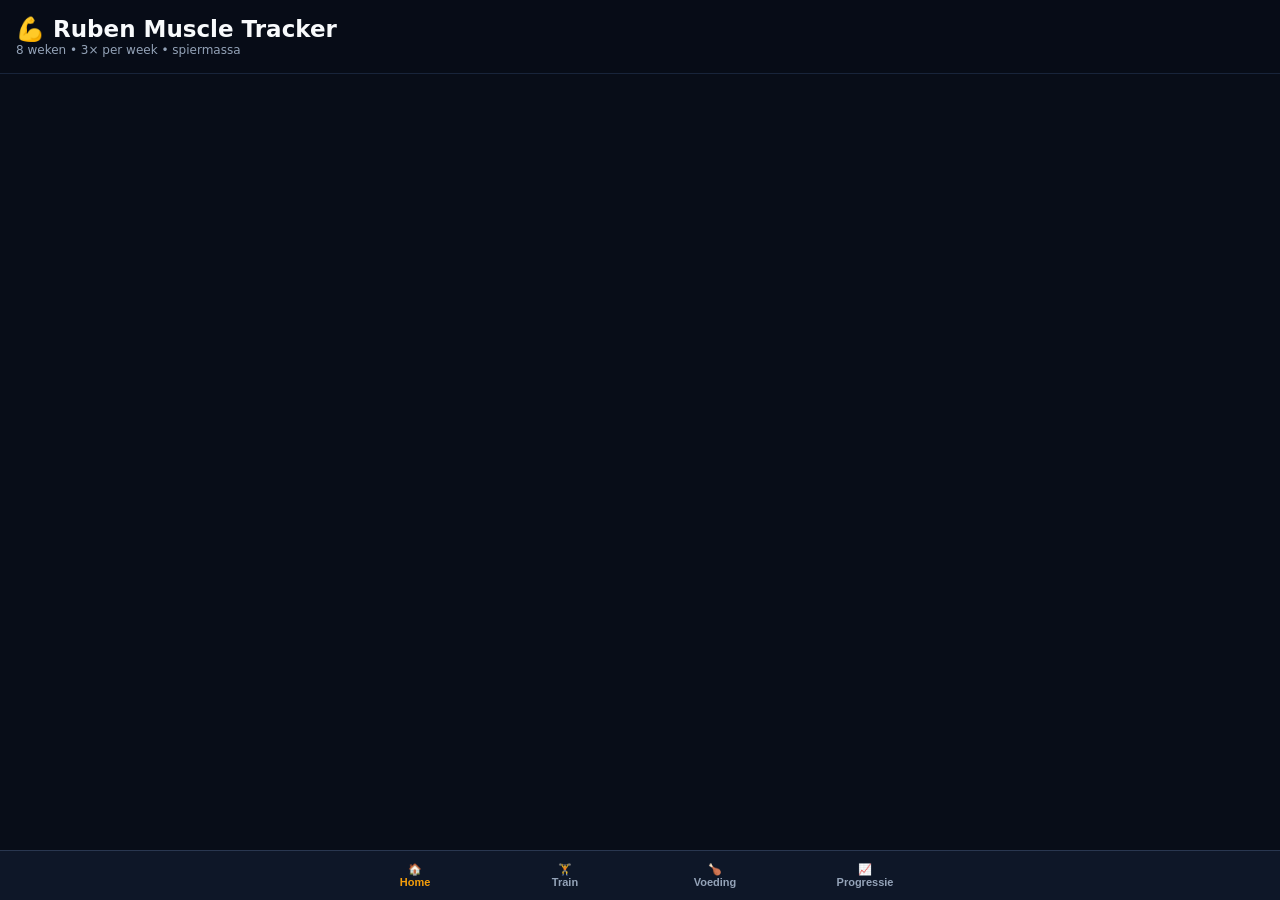
==== index.html @ c582aca3 "Add files via upload" ====
<!doctype html>
<html lang="nl">
<head>
<meta charset="utf-8"><meta name="viewport" content="width=device-width,initial-scale=1,viewport-fit=cover">
<meta name="theme-color" content="#0b1020"><link rel="manifest" href="manifest.json"><title>Ruben Muscle Tracker</title>
<style>
:root{--bg:#080d18;--card:#111a2b;--card2:#18243a;--text:#f8fafc;--muted:#94a3b8;--line:#293750;--a:#f59e0b;--g:#22c55e;--r:#ef4444;--b:#60a5fa}
*{box-sizing:border-box}body{margin:0;background:var(--bg);color:var(--text);font-family:system-ui,-apple-system,Segoe UI,sans-serif;padding-bottom:84px}
header{position:sticky;top:0;z-index:5;background:rgba(8,13,24,.94);backdrop-filter:blur(14px);padding:16px;border-bottom:1px solid #18243a}h1{font-size:23px;margin:0}.sub{color:var(--muted);font-size:12px}
main{max-width:760px;margin:auto;padding:10px 14px}.card{background:var(--card);border:1px solid var(--line);border-radius:18px;padding:15px;margin:10px 0}.grid{display:grid;grid-template-columns:repeat(2,1fr);gap:9px}.stat{background:var(--card2);padding:13px;border-radius:14px}.stat b{display:block;font-size:21px;margin-top:4px}
button{border:0;border-radius:12px;padding:10px 13px;font-weight:750;background:var(--a);color:#111827}button.secondary{background:var(--card2);color:var(--text);border:1px solid var(--line)}button.green{background:var(--g);color:#06210e}button.blue{background:var(--b);color:#061427}.danger{background:var(--r);color:white}
.row{display:flex;gap:8px;align-items:center;justify-content:space-between;flex-wrap:wrap}.muted{color:var(--muted);font-size:13px}.tag{display:inline-block;padding:4px 8px;border-radius:999px;background:#3b2a08;color:#fbbf24;font-size:11px;font-weight:800}.hidden{display:none}
.nav{position:fixed;bottom:0;left:0;right:0;background:#0e1728;border-top:1px solid var(--line);display:flex;justify-content:center;z-index:10}.nav button{background:none;color:var(--muted);flex:1;max-width:150px;border-radius:0;font-size:11px;padding:12px 4px}.nav button.active{color:var(--a)}
.exercise{border-top:1px solid var(--line);padding:14px 0}.exercise:first-child{border-top:0}.exercise h3{margin:0 0 5px;font-size:16px}.prev{background:#0d1525;border:1px solid var(--line);border-radius:11px;padding:8px;margin:7px 0;font-size:12px}.sets{display:grid;grid-template-columns:30px 1fr 1fr 1fr;gap:6px;align-items:center}.sets span{color:var(--muted);font-size:11px}.sets input,input,textarea,select{background:#0b1323;color:var(--text);border:1px solid var(--line);border-radius:9px;padding:9px;width:100%}.progress{height:9px;background:#243149;border-radius:99px;overflow:hidden}.progress i{display:block;height:100%;background:var(--a)}.bar{display:flex;height:12px;border-radius:99px;overflow:hidden;background:#26344c}.bar i{background:var(--g)}.bar em{background:var(--a);font-style:normal}.toast{display:none;position:fixed;z-index:30;bottom:92px;left:50%;transform:translateX(-50%);background:white;color:#111827;padding:10px 15px;border-radius:12px;font-weight:800}
.chart{width:100%;height:190px;background:#0d1525;border:1px solid var(--line);border-radius:14px}.small{font-size:11px}.pr{color:#86efac;font-weight:800}.calendar{display:grid;grid-template-columns:repeat(7,1fr);gap:5px}.day{background:#111a2b;border:1px solid var(--line);border-radius:8px;min-height:48px;padding:5px;font-size:10px}.day.done{border-color:var(--g)}.day.today{outline:2px solid var(--a)}
</style>
</head>
<body>
<header><h1>💪 Ruben Muscle Tracker <span id="installBadge"></span></h1><div class="sub">8 weken • 3× per week • spiermassa</div></header>
<main>
<section id="dashboard"></section><section id="training" class="hidden"></section><section id="food" class="hidden"></section><section id="progress" class="hidden"></section>
</main>
<div class="nav">
<button onclick="show('dashboard')" id="n-dashboard">🏠<br>Home</button><button onclick="show('training')" id="n-training">🏋️<br>Train</button><button onclick="show('food')" id="n-food">🍗<br>Voeding</button><button onclick="show('progress')" id="n-progress">📈<br>Progressie</button>
</div><div id="toast" class="toast"></div>
<script>
const KEY='ruben-muscle-v2';
const plan={
A:[['Leg press',3,'8–12'],['Chest press',3,'8–12'],['Seated row',3,'8–12'],['Leg extension',2,'10–15'],['Lat pulldown',3,'8–12'],['Lateral raise machine',2,'12–15'],['Biceps curl',2,'10–15'],['Ab crunch',2,'10–15']],
B:[['Hack squat / pendulum squat',3,'8–12'],['Incline chest press',3,'8–12'],['Seated leg curl',3,'10–15'],['Shoulder press',3,'8–12'],['Seated row',2,'8–12'],['Peck deck',2,'10–15'],['Triceps pushdown',2,'10–15'],['Calf raise',3,'10–15']],
C:[['Leg press',3,'10–15'],['Lat pulldown',3,'8–12'],['Chest press',3,'8–12'],['Leg curl',3,'10–15'],['Rear delt machine',2,'12–15'],['Lateral raise machine',2,'12–15'],['Biceps curl',2,'10–15'],['Triceps pushdown',2,'10–15'],['Ab crunch',2,'10–15'],['Calf raise',2,'10–15']]
};
const defaults={'Chest press':30,'Peck deck':45,'Shoulder press':32.5,'Seated row':57,'Triceps pushdown':60,'Biceps curl':35,'Ab crunch':30};
let db=JSON.parse(localStorage.getItem(KEY)||'{"week":1,"weight":[],"logs":[],"food":{},"history":{},"lastWorkout":"A"}');
let currentWorkout=db.lastWorkout||'A', timer=null;
const today=()=>new Date().toISOString().slice(0,10);
function save(){localStorage.setItem(KEY,JSON.stringify(db))}
function toast(t){let x=document.getElementById('toast');x.textContent=t;x.style.display='block';clearTimeout(window.tt);window.tt=setTimeout(()=>x.style.display='none',1800)}
function rir(){return db.week===7?3:db.week<=1?3:db.week<=3?2:db.week<=5?1:1}
function weekAvg(){let a=db.weight.slice(-7).map(x=>+x.w);return a.length?(a.reduce((a,b)=>a+b,0)/a.length).toFixed(1):'—'}
function show(id){['dashboard','training','food','progress'].forEach(x=>document.getElementById(x).classList.toggle('hidden',x!==id));document.querySelectorAll('.nav button').forEach(x=>x.classList.remove('active'));document.getElementById('n-'+id).classList.add('active');render(id)}
function lastFor(name){let arr=db.history[name]||[];return arr.length?arr[arr.length-1]:null}
function suggested(name){
let last=lastFor(name), fallback=defaults[name]||'';
if(!last)return fallback;
let min=Math.min(...last.reps), max=last.reps.length?Math.max(...last.reps):0;
let top=(plan[currentWorkout].find(x=>x[0]===name)||['',0,'8–12'])[2];let hi=+top.split('–')[1]||12;
if(last.reps.every(r=>r>=hi)) return +(last.weight+2.5).toFixed(1);
return last.weight;
}
function renderDashboard(){
let totalWeeks=8, completed=db.logs.filter(x=>x.date===today()).length;
let recent=db.weight.slice(-7), avg=weekAvg();
let trainedDays=[...new Set(db.logs.map(x=>x.date))].length;
document.getElementById('dashboard').innerHTML=`<div class="card"><div class="row"><div><span class="tag">WEEK ${db.week} / 8</span><h2 style="margin:8px 0 2px">Spiermassa modus</h2><span class="muted">±2.550 kcal • ±140 g eiwit</span></div><button onclick="show('training')">Start training</button></div><div class="progress" style="margin-top:13px"><i style="width:${db.week/8*100}%"></i></div></div>
<div class="grid"><div class="stat"><span class="muted">Gewichtgem.</span><b>${avg} kg</b></div><div class="stat"><span class="muted">RIR nu</span><b>${rir()}</b></div><div class="stat"><span class="muted">Trainingsdagen</span><b>${trainedDays}</b></div><div class="stat"><span class="muted">Week</span><b>${db.week}/8</b></div></div>
<div class="card"><h3>🎯 Vandaag</h3><div class="row"><span>${completed} opgeslagen oefening(en)</span><button class="secondary" onclick="show('training')">Training ${currentWorkout} →</button></div></div>
<div class="card"><h3>⚖️ Wegen</h3><div class="row"><input id="winput" type="number" step=".1" placeholder="72.3 kg" style="flex:1"><button onclick="addWeight()">Opslaan</button></div></div>
<div class="card"><h3>📅 Week</h3><div class="row"><button class="secondary" onclick="week(-1)">←</button><b>Week ${db.week}</b><button class="green" onclick="week(1)">→</button></div><p class="muted small">${db.week===7?'Deload: ongeveer ⅔ van je normale sets.':'Bouw reps op. Alle sets bovenkant rep-range = gewicht verhogen.'}</p></div>
<div class="card"><h3>📱 App</h3><p class="muted">Deze versie slaat je gegevens lokaal op. Gebruik de browseroptie <b>Toevoegen aan startscherm</b> om hem als app te gebruiken.</p></div>`;
}
function week(n){db.week=Math.max(1,Math.min(8,db.week+n));save();toast('Week '+db.week);renderDashboard()}
function renderTraining(){
let letters=['A','B','C'];
document.getElementById('training').innerHTML=`<div class="card"><div class="row"><div><span class="tag">WEEK ${db.week}</span><h2 style="margin:7px 0">Training ${currentWorkout}</h2><span class="muted">${db.week===7?'DELOAD • ±⅔ sets':`Richtwaarde: ${rir()} RIR`}</span></div><div>${letters.map(k=>`<button class="${k===currentWorkout?'':'secondary'}" onclick="currentWorkout='${k}';db.lastWorkout='${k}';save();renderTraining()">${k}</button>`).join('')}</div></div></div>
<div class="card">${plan[currentWorkout].map((e,i)=>exercise(e,i)).join('')}</div><div class="card"><h3>⏱️ Rusttimer</h3><div class="grid"><button class="secondary" onclick="startTimer(60)">60s</button><button class="secondary" onclick="startTimer(90)">90s</button><button class="secondary" onclick="startTimer(120)">120s</button><button class="secondary" onclick="startTimer(150)">150s</button></div><h2 id="timer" style="text-align:center;margin:12px 0">00:00</h2></div>`;
}
function exercise(e,i){
let key=currentWorkout+'|'+i, old=db.logs.find(x=>x.key===key&&x.week===db.week), last=lastFor(e[0]), sets=db.week===7?Math.max(1,Math.ceil(e[1]*.67)):e[1];
let weight=old?.weight??suggested(e[0]); let prev=last?`${last.weight} kg — ${last.reps.join(' / ')}`:'Nog geen vorige registratie';
let hint=last&&last.reps.every(r=>r>=(+e[2].split('–')[1]||12))?'⬆️ Volgende keer gewicht verhogen':'🎯 Probeer meer reps dan vorige keer';
return `<div class="exercise"><h3>${e[0]} <span class="muted">• ${sets}× ${e[2]}</span></h3><div class="prev">Vorige: <b>${prev}</b><br><span class="muted">${hint}</span></div>
<div class="sets"><span>kg</span><input id="${key}-w" type="number" step=".5" value="${weight}"><span>RIR</span><span></span></div>
<div class="sets" style="margin-top:6px">${Array.from({length:sets},(_,s)=>`<span>${s+1}</span><input id="${key}-r${s}" type="number" placeholder="reps" value="${old?.reps?.[s]??''}"><input id="${key}-q${s}" type="number" placeholder="${rir()}" value="${old?.rirs?.[s]??''}"><span></span>`).join('')}</div>
<div class="row" style="margin-top:8px"><button class="green" onclick="saveEx('${key}',${sets},'${e[0].replace(/'/g,"\\'")}')">Opslaan ✓</button></div></div>`;
}
function saveEx(key,sets,name){
let w=+document.getElementById(key+'-w').value||0,reps=[],rirs=[];
for(let s=0;s<sets;s++){reps.push(+document.getElementById(key+'-r'+s).value||0);rirs.push(+document.getElementById(key+'-q'+s).value||rir())}
let old=db.logs.findIndex(x=>x.key===key&&x.week===db.week);let item={key,week:db.week,date:today(),name,weight:w,reps,rirs};
if(old>=0)db.logs[old]=item;else db.logs.push(item);
if(!db.history[name])db.history[name]=[];db.history[name].push({date:today(),week:db.week,weight:w,reps});
save();toast('Opgeslagen 💪');renderTraining();
}
function startTimer(sec){clearInterval(timer);let t=sec;let el=document.getElementById('timer');let tick=()=>{let m=String(Math.floor(t/60)).padStart(2,'0'),s=String(t%60).padStart(2,'0');el.textContent=m+':'+s;if(t<=0){clearInterval(timer);toast('Rust voorbij 🔥')}t--};tick();timer=setInterval(tick,1000)}
function addWeight(){let w=+document.getElementById('winput').value;if(!w)return;db.weight.push({date:today(),w});save();toast('Gewicht opgeslagen');renderDashboard()}
function renderFood(){
let f=db.food[today()]||{kcal:0,protein:0};let kcalPct=Math.min(100,f.kcal/2550*100),pPct=Math.min(100,f.protein/140*100);
document.getElementById('food').innerHTML=`<div class="card"><span class="tag">VANDAAG</span><h2>🍗 Voeding</h2><div class="grid"><div class="stat"><span class="muted">Calorieën</span><b>${f.kcal} / 2.550</b></div><div class="stat"><span class="muted">Eiwit</span><b>${f.protein} / 140 g</b></div></div><div class="bar" style="margin-top:13px"><i style="width:${kcalPct}%"></i></div><p class="small muted">Eiwit: ${Math.round(pPct)}% van doel</p></div>
<div class="card"><h3>Dag invoeren</h3><input id="fk" type="number" placeholder="kcal" value="${f.kcal}"><br><br><input id="fp" type="number" placeholder="eiwit gram" value="${f.protein}"><br><br><button onclick="saveFood()">Opslaan</button></div>
<div class="card"><h3>🍝 Weekmenu</h3><ul><li>Ma — Kip teriyaki + rijst</li><li>Di — Schnitzel + krieltjes + sperziebonen</li><li>Wo — Kip curry + rijst</li><li>Do — Spaghetti bolognese</li><li>Vr — Burgers + aardappeltjes</li><li>Za — Kipshoarma + pita</li><li>Zo — Kippenpoten + aardappelen + groenten</li></ul></div>`;
}
function saveFood(){db.food[today()]={kcal:+document.getElementById('fk').value||0,protein:+document.getElementById('fp').value||0};save();toast('Voeding opgeslagen 🍗');renderFood()}
function renderProgress(){
let names=['Chest press','Peck deck','Shoulder press','Seated row','Triceps pushdown','Biceps curl','Ab crunch'];
let rows=names.map(n=>{let h=db.history[n]||[];let first=h[0],last=h[h.length-1],delta=first&&last?(last.weight-first.weight).toFixed(1):null;return `<div class="row" style="padding:9px 0;border-bottom:1px solid var(--line)"><span>${n}</span><span>${last?`<b>${last.weight} kg</b> ${delta>0?'<span class="pr">+'+delta+' kg</span>':''}`:'—'}</span></div>`}).join('');
document.getElementById('progress').innerHTML=`<div class="card"><h2>📈 Progressie</h2><p class="muted">Je doel is niet alleen zwaarder worden, maar over weken heen meer reps/gewicht met goede techniek.</p></div>
<div class="card"><h3>🏆 Kracht</h3>${rows}</div>
<div class="card"><h3>⚖️ Gewichtsgrafiek</h3><canvas id="chart" class="chart"></canvas><p class="small muted">7-daags gemiddelde: ${weekAvg()} kg</p></div>
<div class="card"><h3>📅 Trainingskalender</h3><div class="calendar">${calendar()}</div></div>
<div class="card"><h3>💾 Gegevens</h3><div class="row"><button class="secondary" onclick="exportData()">Export</button><button class="secondary" onclick="document.getElementById('import').click()">Import</button><input id="import" type="file" accept=".json" class="hidden" onchange="importData(event)"></div><p class="small muted">Bewaar een export als back-up.</p></div>
<div class="card"><button class="danger" onclick="resetAll()">Wis alles</button></div>`;
drawChart();
}
function calendar(){let out='';for(let i=13;i>=0;i--){let d=new Date(Date.now()-i*864e5),s=d.toISOString().slice(0,10),done=db.logs.some(x=>x.date===s);out+=`<div class="day ${done?'done':''} ${s===today()?'today':''}">${s.slice(5)}<br>${done?'✓':''}</div>`}return out}
function drawChart(){let c=document.getElementById('chart');if(!c)return;let ctx=c.getContext('2d'),w=c.width=c.clientWidth*2,h=c.height=c.clientHeight*2;ctx.scale(2,2);w/=2;h/=2;ctx.clearRect(0,0,w,h);let a=db.weight.slice(-14);if(a.length<2){ctx.fillStyle='#94a3b8';ctx.fillText('Voer minimaal 2 wegingen in',15,35);return}let vals=a.map(x=>x.w),min=Math.min(...vals)-.5,max=Math.max(...vals)+.5;ctx.strokeStyle='#f59e0b';ctx.lineWidth=3;ctx.beginPath();vals.forEach((v,i)=>{let x=12+i*(w-24)/(vals.length-1),y=h-18-(v-min)/(max-min)*(h-40);i?ctx.lineTo(x,y):ctx.moveTo(x,y)});ctx.stroke();ctx.fillStyle='#94a3b8';ctx.font='11px system-ui';ctx.fillText(max.toFixed(1)+' kg',10,15);ctx.fillText(min.toFixed(1)+' kg',10,h-4)}
function exportData(){let blob=new Blob([JSON.stringify(db,null,2)],{type:'application/json'}),a=document.createElement('a');a.href=URL.createObjectURL(blob);a.download='ruben-muscle-backup.json';a.click();URL.revokeObjectURL(a.href)}
function importData(e){let f=e.target.files[0];if(!f)return;let r=new FileReader();r.onload=()=>{try{db=JSON.parse(r.result);save();toast('Import gelukt');show('dashboard')}catch{toast('Ongeldig bestand')}};r.readAsText(f)}
function resetAll(){if(confirm('Alle lokale gegevens wissen?')){localStorage.removeItem(KEY);location.reload()}}
show('dashboard');
</script>
</body></html>
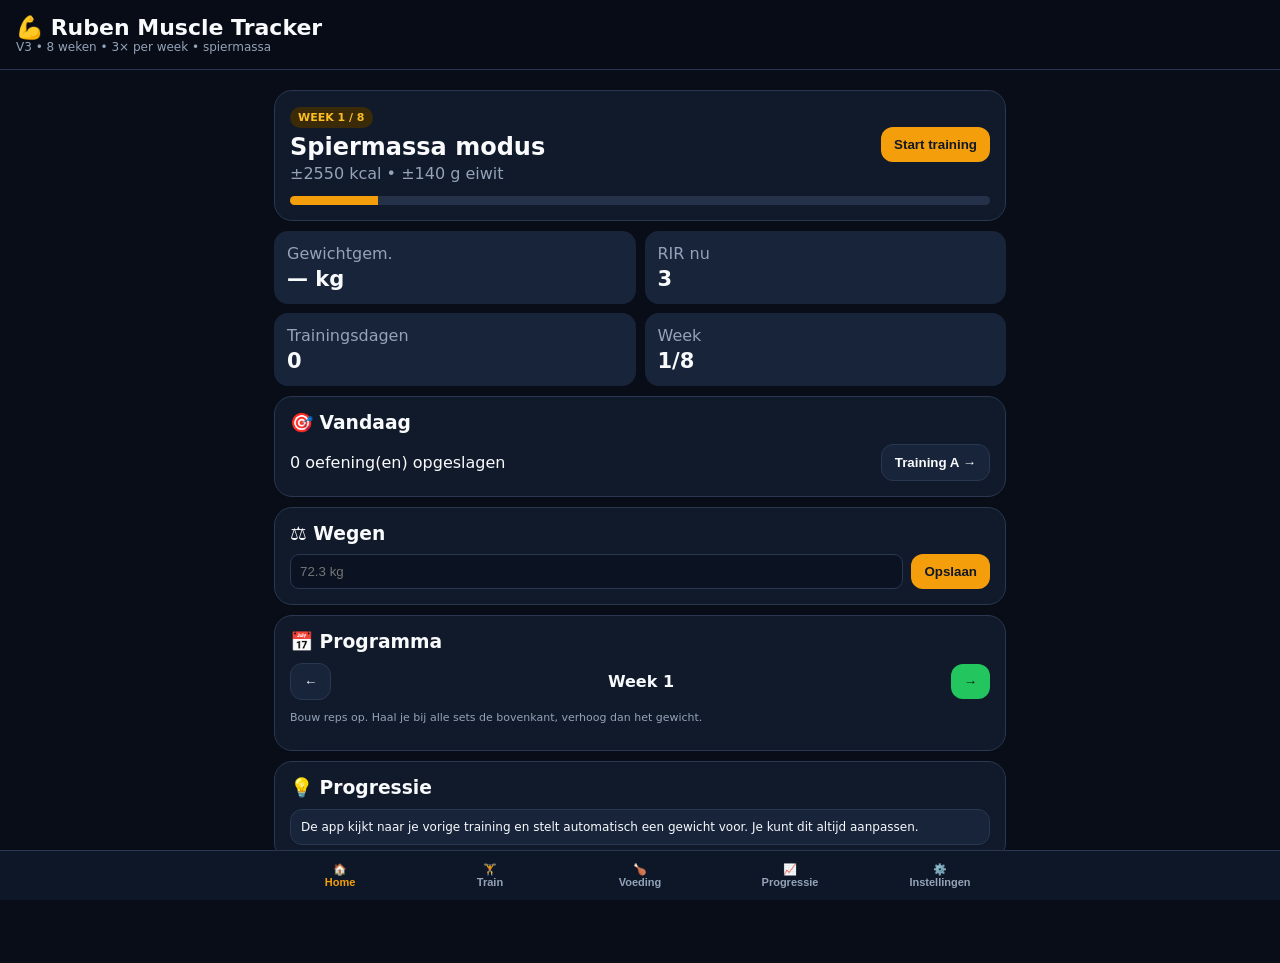
==== commit 0fcd0e5a: "Add files via upload" ====
--- a/index.html
+++ b/index.html
@@ -1,112 +1,188 @@
 <!doctype html>
 <html lang="nl">
 <head>
-<meta charset="utf-8"><meta name="viewport" content="width=device-width,initial-scale=1,viewport-fit=cover">
-<meta name="theme-color" content="#0b1020"><link rel="manifest" href="manifest.json"><title>Ruben Muscle Tracker</title>
+<meta charset="utf-8">
+<meta name="viewport" content="width=device-width,initial-scale=1,viewport-fit=cover">
+<meta name="theme-color" content="#080d18">
+<link rel="manifest" href="manifest.json">
+<title>Ruben Muscle Tracker V3</title>
 <style>
 :root{--bg:#080d18;--card:#111a2b;--card2:#18243a;--text:#f8fafc;--muted:#94a3b8;--line:#293750;--a:#f59e0b;--g:#22c55e;--r:#ef4444;--b:#60a5fa}
-*{box-sizing:border-box}body{margin:0;background:var(--bg);color:var(--text);font-family:system-ui,-apple-system,Segoe UI,sans-serif;padding-bottom:84px}
-header{position:sticky;top:0;z-index:5;background:rgba(8,13,24,.94);backdrop-filter:blur(14px);padding:16px;border-bottom:1px solid #18243a}h1{font-size:23px;margin:0}.sub{color:var(--muted);font-size:12px}
-main{max-width:760px;margin:auto;padding:10px 14px}.card{background:var(--card);border:1px solid var(--line);border-radius:18px;padding:15px;margin:10px 0}.grid{display:grid;grid-template-columns:repeat(2,1fr);gap:9px}.stat{background:var(--card2);padding:13px;border-radius:14px}.stat b{display:block;font-size:21px;margin-top:4px}
-button{border:0;border-radius:12px;padding:10px 13px;font-weight:750;background:var(--a);color:#111827}button.secondary{background:var(--card2);color:var(--text);border:1px solid var(--line)}button.green{background:var(--g);color:#06210e}button.blue{background:var(--b);color:#061427}.danger{background:var(--r);color:white}
-.row{display:flex;gap:8px;align-items:center;justify-content:space-between;flex-wrap:wrap}.muted{color:var(--muted);font-size:13px}.tag{display:inline-block;padding:4px 8px;border-radius:999px;background:#3b2a08;color:#fbbf24;font-size:11px;font-weight:800}.hidden{display:none}
-.nav{position:fixed;bottom:0;left:0;right:0;background:#0e1728;border-top:1px solid var(--line);display:flex;justify-content:center;z-index:10}.nav button{background:none;color:var(--muted);flex:1;max-width:150px;border-radius:0;font-size:11px;padding:12px 4px}.nav button.active{color:var(--a)}
-.exercise{border-top:1px solid var(--line);padding:14px 0}.exercise:first-child{border-top:0}.exercise h3{margin:0 0 5px;font-size:16px}.prev{background:#0d1525;border:1px solid var(--line);border-radius:11px;padding:8px;margin:7px 0;font-size:12px}.sets{display:grid;grid-template-columns:30px 1fr 1fr 1fr;gap:6px;align-items:center}.sets span{color:var(--muted);font-size:11px}.sets input,input,textarea,select{background:#0b1323;color:var(--text);border:1px solid var(--line);border-radius:9px;padding:9px;width:100%}.progress{height:9px;background:#243149;border-radius:99px;overflow:hidden}.progress i{display:block;height:100%;background:var(--a)}.bar{display:flex;height:12px;border-radius:99px;overflow:hidden;background:#26344c}.bar i{background:var(--g)}.bar em{background:var(--a);font-style:normal}.toast{display:none;position:fixed;z-index:30;bottom:92px;left:50%;transform:translateX(-50%);background:white;color:#111827;padding:10px 15px;border-radius:12px;font-weight:800}
-.chart{width:100%;height:190px;background:#0d1525;border:1px solid var(--line);border-radius:14px}.small{font-size:11px}.pr{color:#86efac;font-weight:800}.calendar{display:grid;grid-template-columns:repeat(7,1fr);gap:5px}.day{background:#111a2b;border:1px solid var(--line);border-radius:8px;min-height:48px;padding:5px;font-size:10px}.day.done{border-color:var(--g)}.day.today{outline:2px solid var(--a)}
+*{box-sizing:border-box}body{margin:0;background:var(--bg);color:var(--text);font-family:system-ui,-apple-system,Segoe UI,sans-serif;padding-bottom:82px}
+header{position:sticky;top:0;z-index:5;background:rgba(8,13,24,.95);backdrop-filter:blur(14px);padding:15px 16px;border-bottom:1px solid var(--line)}
+h1{font-size:22px;margin:0}h2{margin:5px 0 3px}h3{margin:0 0 10px}.sub,.muted{color:var(--muted)}.sub{font-size:12px}
+main{max-width:760px;margin:auto;padding:10px 14px}.card{background:var(--card);border:1px solid var(--line);border-radius:18px;padding:15px;margin:10px 0}
+.grid{display:grid;grid-template-columns:repeat(2,1fr);gap:9px}.stat{background:var(--card2);padding:13px;border-radius:14px}.stat b{display:block;font-size:21px;margin-top:4px}
+button{border:0;border-radius:12px;padding:10px 13px;font-weight:750;background:var(--a);color:#111827;cursor:pointer}button.secondary{background:var(--card2);color:var(--text);border:1px solid var(--line)}button.green{background:var(--g);color:#06210e}button.blue{background:var(--b);color:#061427}button.danger{background:var(--r);color:white}
+.row{display:flex;gap:8px;align-items:center;justify-content:space-between;flex-wrap:wrap}.tag{display:inline-block;padding:4px 8px;border-radius:999px;background:#3b2a08;color:#fbbf24;font-size:11px;font-weight:800}
+.hidden{display:none}.nav{position:fixed;bottom:0;left:0;right:0;background:#0e1728;border-top:1px solid var(--line);display:flex;justify-content:center;z-index:10}
+.nav button{background:none;color:var(--muted);flex:1;max-width:150px;border-radius:0;font-size:11px;padding:12px 4px}.nav button.active{color:var(--a)}
+.exercise{border-top:1px solid var(--line);padding:14px 0}.exercise:first-child{border-top:0}.exercise h3{font-size:16px}
+.prev{background:#0d1525;border:1px solid var(--line);border-radius:11px;padding:8px;margin:7px 0;font-size:12px}
+.sets{display:grid;grid-template-columns:30px 1fr 1fr 1fr;gap:6px;align-items:center}.sets span{color:var(--muted);font-size:11px}
+input,select,textarea{background:#0b1323;color:var(--text);border:1px solid var(--line);border-radius:9px;padding:9px;width:100%}
+.progress{height:9px;background:#243149;border-radius:99px;overflow:hidden}.progress i{display:block;height:100%;background:var(--a)}
+.bar{display:flex;height:12px;border-radius:99px;overflow:hidden;background:#26344c}.bar i{background:var(--g)}
+.toast{display:none;position:fixed;z-index:30;bottom:92px;left:50%;transform:translateX(-50%);background:white;color:#111827;padding:10px 15px;border-radius:12px;font-weight:800}
+.small{font-size:11px}.pr{color:#86efac;font-weight:800}.calendar{display:grid;grid-template-columns:repeat(7,1fr);gap:5px}
+.day{background:#111a2b;border:1px solid var(--line);border-radius:8px;min-height:48px;padding:5px;font-size:10px}.day.done{border-color:var(--g)}.day.today{outline:2px solid var(--a)}
+.tabs{display:flex;gap:7px;overflow:auto;padding-bottom:3px}.tabs button{white-space:nowrap}.notice{padding:10px;border-radius:12px;background:#17243a;border:1px solid var(--line);font-size:12px}
+.listrow{padding:10px 0;border-bottom:1px solid var(--line)}.listrow:last-child{border-bottom:0}
 </style>
 </head>
 <body>
-<header><h1>💪 Ruben Muscle Tracker <span id="installBadge"></span></h1><div class="sub">8 weken • 3× per week • spiermassa</div></header>
+<header><h1>💪 Ruben Muscle Tracker</h1><div class="sub">V3 • 8 weken • 3× per week • spiermassa</div></header>
 <main>
-<section id="dashboard"></section><section id="training" class="hidden"></section><section id="food" class="hidden"></section><section id="progress" class="hidden"></section>
+<section id="dashboard"></section>
+<section id="training" class="hidden"></section>
+<section id="food" class="hidden"></section>
+<section id="progress" class="hidden"></section>
+<section id="settings" class="hidden"></section>
 </main>
 <div class="nav">
-<button onclick="show('dashboard')" id="n-dashboard">🏠<br>Home</button><button onclick="show('training')" id="n-training">🏋️<br>Train</button><button onclick="show('food')" id="n-food">🍗<br>Voeding</button><button onclick="show('progress')" id="n-progress">📈<br>Progressie</button>
-</div><div id="toast" class="toast"></div>
+<button onclick="show('dashboard')" id="n-dashboard">🏠<br>Home</button>
+<button onclick="show('training')" id="n-training">🏋️<br>Train</button>
+<button onclick="show('food')" id="n-food">🍗<br>Voeding</button>
+<button onclick="show('progress')" id="n-progress">📈<br>Progressie</button>
+<button onclick="show('settings')" id="n-settings">⚙️<br>Instellingen</button>
+</div>
+<div id="toast" class="toast"></div>
 <script>
-const KEY='ruben-muscle-v2';
+const KEY='ruben-muscle-v3';
 const plan={
 A:[['Leg press',3,'8–12'],['Chest press',3,'8–12'],['Seated row',3,'8–12'],['Leg extension',2,'10–15'],['Lat pulldown',3,'8–12'],['Lateral raise machine',2,'12–15'],['Biceps curl',2,'10–15'],['Ab crunch',2,'10–15']],
 B:[['Hack squat / pendulum squat',3,'8–12'],['Incline chest press',3,'8–12'],['Seated leg curl',3,'10–15'],['Shoulder press',3,'8–12'],['Seated row',2,'8–12'],['Peck deck',2,'10–15'],['Triceps pushdown',2,'10–15'],['Calf raise',3,'10–15']],
 C:[['Leg press',3,'10–15'],['Lat pulldown',3,'8–12'],['Chest press',3,'8–12'],['Leg curl',3,'10–15'],['Rear delt machine',2,'12–15'],['Lateral raise machine',2,'12–15'],['Biceps curl',2,'10–15'],['Triceps pushdown',2,'10–15'],['Ab crunch',2,'10–15'],['Calf raise',2,'10–15']]
 };
 const defaults={'Chest press':30,'Peck deck':45,'Shoulder press':32.5,'Seated row':57,'Triceps pushdown':60,'Biceps curl':35,'Ab crunch':30};
-let db=JSON.parse(localStorage.getItem(KEY)||'{"week":1,"weight":[],"logs":[],"food":{},"history":{},"lastWorkout":"A"}');
-let currentWorkout=db.lastWorkout||'A', timer=null;
-const today=()=>new Date().toISOString().slice(0,10);
+const base={week:1,weight:[],logs:[],food:{},history:{},lastWorkout:'A',settings:{goal:'Spiermassa',kcal:2550,protein:140}};
+let db=loadDB(), currentWorkout=db.lastWorkout||'A', timer=null;
+
+function loadDB(){
+  try{
+    const x=JSON.parse(localStorage.getItem(KEY)||'null');
+    return {...base,...x,settings:{...base.settings,...(x?.settings||{})}};
+  }catch(e){return structuredClone(base)}
+}
 function save(){localStorage.setItem(KEY,JSON.stringify(db))}
-function toast(t){let x=document.getElementById('toast');x.textContent=t;x.style.display='block';clearTimeout(window.tt);window.tt=setTimeout(()=>x.style.display='none',1800)}
-function rir(){return db.week===7?3:db.week<=1?3:db.week<=3?2:db.week<=5?1:1}
-function weekAvg(){let a=db.weight.slice(-7).map(x=>+x.w);return a.length?(a.reduce((a,b)=>a+b,0)/a.length).toFixed(1):'—'}
-function show(id){['dashboard','training','food','progress'].forEach(x=>document.getElementById(x).classList.toggle('hidden',x!==id));document.querySelectorAll('.nav button').forEach(x=>x.classList.remove('active'));document.getElementById('n-'+id).classList.add('active');render(id)}
-function lastFor(name){let arr=db.history[name]||[];return arr.length?arr[arr.length-1]:null}
-function suggested(name){
-let last=lastFor(name), fallback=defaults[name]||'';
-if(!last)return fallback;
-let min=Math.min(...last.reps), max=last.reps.length?Math.max(...last.reps):0;
-let top=(plan[currentWorkout].find(x=>x[0]===name)||['',0,'8–12'])[2];let hi=+top.split('–')[1]||12;
-if(last.reps.every(r=>r>=hi)) return +(last.weight+2.5).toFixed(1);
-return last.weight;
+function localDate(d=new Date()){return d.getFullYear()+'-'+String(d.getMonth()+1).padStart(2,'0')+'-'+String(d.getDate()).padStart(2,'0')}
+function today(){return localDate()}
+function toast(t){const x=document.getElementById('toast');x.textContent=t;x.style.display='block';clearTimeout(window.tt);window.tt=setTimeout(()=>x.style.display='none',1800)}
+function rir(){return db.week===7?3:db.week<=1?3:db.week<=3?2:1}
+function weekAvg(){const a=db.weight.slice(-7).map(x=>+x.w);return a.length?(a.reduce((a,b)=>a+b,0)/a.length).toFixed(1):'—'}
+function show(id){
+  ['dashboard','training','food','progress','settings'].forEach(x=>document.getElementById(x).classList.toggle('hidden',x!==id));
+  document.querySelectorAll('.nav button').forEach(x=>x.classList.remove('active'));
+  document.getElementById('n-'+id).classList.add('active');
+  render(id);
+}
+function render(id){
+  if(id==='dashboard')renderDashboard();
+  if(id==='training')renderTraining();
+  if(id==='food')renderFood();
+  if(id==='progress')renderProgress();
+  if(id==='settings')renderSettings();
+}
+function lastFor(name){const a=db.history[name]||[];return a.length?a[a.length-1]:null}
+function topOf(range){return +(String(range).split('–')[1]||12)}
+function suggested(name,range){
+  const last=lastFor(name),fallback=defaults[name]||'';
+  if(!last)return fallback;
+  if(last.reps.length && last.reps.every(r=>r>=topOf(range)))return +(last.weight+2.5).toFixed(1);
+  return last.weight;
 }
 function renderDashboard(){
-let totalWeeks=8, completed=db.logs.filter(x=>x.date===today()).length;
-let recent=db.weight.slice(-7), avg=weekAvg();
-let trainedDays=[...new Set(db.logs.map(x=>x.date))].length;
-document.getElementById('dashboard').innerHTML=`<div class="card"><div class="row"><div><span class="tag">WEEK ${db.week} / 8</span><h2 style="margin:8px 0 2px">Spiermassa modus</h2><span class="muted">±2.550 kcal • ±140 g eiwit</span></div><button onclick="show('training')">Start training</button></div><div class="progress" style="margin-top:13px"><i style="width:${db.week/8*100}%"></i></div></div>
-<div class="grid"><div class="stat"><span class="muted">Gewichtgem.</span><b>${avg} kg</b></div><div class="stat"><span class="muted">RIR nu</span><b>${rir()}</b></div><div class="stat"><span class="muted">Trainingsdagen</span><b>${trainedDays}</b></div><div class="stat"><span class="muted">Week</span><b>${db.week}/8</b></div></div>
-<div class="card"><h3>🎯 Vandaag</h3><div class="row"><span>${completed} opgeslagen oefening(en)</span><button class="secondary" onclick="show('training')">Training ${currentWorkout} →</button></div></div>
-<div class="card"><h3>⚖️ Wegen</h3><div class="row"><input id="winput" type="number" step=".1" placeholder="72.3 kg" style="flex:1"><button onclick="addWeight()">Opslaan</button></div></div>
-<div class="card"><h3>📅 Week</h3><div class="row"><button class="secondary" onclick="week(-1)">←</button><b>Week ${db.week}</b><button class="green" onclick="week(1)">→</button></div><p class="muted small">${db.week===7?'Deload: ongeveer ⅔ van je normale sets.':'Bouw reps op. Alle sets bovenkant rep-range = gewicht verhogen.'}</p></div>
-<div class="card"><h3>📱 App</h3><p class="muted">Deze versie slaat je gegevens lokaal op. Gebruik de browseroptie <b>Toevoegen aan startscherm</b> om hem als app te gebruiken.</p></div>`;
+  const trained=[...new Set(db.logs.map(x=>x.date))].length;
+  const doneToday=db.logs.filter(x=>x.date===today()).length;
+  const pct=db.week/8*100;
+  document.getElementById('dashboard').innerHTML=`
+  <div class="card"><div class="row"><div><span class="tag">WEEK ${db.week} / 8</span><h2>${db.settings.goal} modus</h2><span class="muted">±${db.settings.kcal} kcal • ±${db.settings.protein} g eiwit</span></div><button onclick="show('training')">Start training</button></div><div class="progress" style="margin-top:13px"><i style="width:${pct}%"></i></div></div>
+  <div class="grid"><div class="stat"><span class="muted">Gewichtgem.</span><b>${weekAvg()} kg</b></div><div class="stat"><span class="muted">RIR nu</span><b>${rir()}</b></div><div class="stat"><span class="muted">Trainingsdagen</span><b>${trained}</b></div><div class="stat"><span class="muted">Week</span><b>${db.week}/8</b></div></div>
+  <div class="card"><h3>🎯 Vandaag</h3><div class="row"><span>${doneToday} oefening(en) opgeslagen</span><button class="secondary" onclick="show('training')">Training ${currentWorkout} →</button></div></div>
+  <div class="card"><h3>⚖️ Wegen</h3><div class="row"><input id="winput" type="number" step=".1" placeholder="72.3 kg" style="flex:1"><button onclick="addWeight()">Opslaan</button></div></div>
+  <div class="card"><h3>📅 Programma</h3><div class="row"><button class="secondary" onclick="changeWeek(-1)">←</button><b>Week ${db.week}</b><button class="green" onclick="changeWeek(1)">→</button></div><p class="muted small">${db.week===7?'Deload: ongeveer ⅔ van je normale sets.':'Bouw reps op. Haal je bij alle sets de bovenkant, verhoog dan het gewicht.'}</p></div>
+  <div class="card"><h3>💡 Progressie</h3><div class="notice">De app kijkt naar je vorige training en stelt automatisch een gewicht voor. Je kunt dit altijd aanpassen.</div></div>`;
 }
-function week(n){db.week=Math.max(1,Math.min(8,db.week+n));save();toast('Week '+db.week);renderDashboard()}
+function changeWeek(n){db.week=Math.max(1,Math.min(8,db.week+n));save();toast('Week '+db.week);renderDashboard()}
 function renderTraining(){
-let letters=['A','B','C'];
-document.getElementById('training').innerHTML=`<div class="card"><div class="row"><div><span class="tag">WEEK ${db.week}</span><h2 style="margin:7px 0">Training ${currentWorkout}</h2><span class="muted">${db.week===7?'DELOAD • ±⅔ sets':`Richtwaarde: ${rir()} RIR`}</span></div><div>${letters.map(k=>`<button class="${k===currentWorkout?'':'secondary'}" onclick="currentWorkout='${k}';db.lastWorkout='${k}';save();renderTraining()">${k}</button>`).join('')}</div></div></div>
-<div class="card">${plan[currentWorkout].map((e,i)=>exercise(e,i)).join('')}</div><div class="card"><h3>⏱️ Rusttimer</h3><div class="grid"><button class="secondary" onclick="startTimer(60)">60s</button><button class="secondary" onclick="startTimer(90)">90s</button><button class="secondary" onclick="startTimer(120)">120s</button><button class="secondary" onclick="startTimer(150)">150s</button></div><h2 id="timer" style="text-align:center;margin:12px 0">00:00</h2></div>`;
+  const letters=['A','B','C'];
+  document.getElementById('training').innerHTML=`
+  <div class="card"><div class="row"><div><span class="tag">WEEK ${db.week}</span><h2>Training ${currentWorkout}</h2><span class="muted">${db.week===7?'DELOAD • ±⅔ sets':`Richtwaarde: ${rir()} RIR`}</span></div></div>
+  <div class="tabs" style="margin-top:10px">${letters.map(k=>`<button class="${k===currentWorkout?'':'secondary'}" onclick="setWorkout('${k}')">${k}</button>`).join('')}</div></div>
+  <div class="card">${plan[currentWorkout].map((e,i)=>exercise(e,i)).join('')}</div>
+  <div class="card"><h3>⏱️ Rusttimer</h3><div class="grid"><button class="secondary" onclick="startTimer(60)">60s</button><button class="secondary" onclick="startTimer(90)">90s</button><button class="secondary" onclick="startTimer(120)">120s</button><button class="secondary" onclick="startTimer(150)">150s</button></div><h2 id="timer" style="text-align:center">00:00</h2></div>`;
 }
+function setWorkout(k){currentWorkout=k;db.lastWorkout=k;save();renderTraining()}
 function exercise(e,i){
-let key=currentWorkout+'|'+i, old=db.logs.find(x=>x.key===key&&x.week===db.week), last=lastFor(e[0]), sets=db.week===7?Math.max(1,Math.ceil(e[1]*.67)):e[1];
-let weight=old?.weight??suggested(e[0]); let prev=last?`${last.weight} kg — ${last.reps.join(' / ')}`:'Nog geen vorige registratie';
-let hint=last&&last.reps.every(r=>r>=(+e[2].split('–')[1]||12))?'⬆️ Volgende keer gewicht verhogen':'🎯 Probeer meer reps dan vorige keer';
-return `<div class="exercise"><h3>${e[0]} <span class="muted">• ${sets}× ${e[2]}</span></h3><div class="prev">Vorige: <b>${prev}</b><br><span class="muted">${hint}</span></div>
-<div class="sets"><span>kg</span><input id="${key}-w" type="number" step=".5" value="${weight}"><span>RIR</span><span></span></div>
-<div class="sets" style="margin-top:6px">${Array.from({length:sets},(_,s)=>`<span>${s+1}</span><input id="${key}-r${s}" type="number" placeholder="reps" value="${old?.reps?.[s]??''}"><input id="${key}-q${s}" type="number" placeholder="${rir()}" value="${old?.rirs?.[s]??''}"><span></span>`).join('')}</div>
-<div class="row" style="margin-top:8px"><button class="green" onclick="saveEx('${key}',${sets},'${e[0].replace(/'/g,"\\'")}')">Opslaan ✓</button></div></div>`;
+  const key=currentWorkout+'|'+i, old=db.logs.find(x=>x.key===key&&x.week===db.week);
+  const sets=db.week===7?Math.max(1,Math.ceil(e[1]*.67)):e[1];
+  const weight=old?.weight??suggested(e[0],e[2]);
+  const last=lastFor(e[0]);
+  const prev=last?`${last.weight} kg — ${last.reps.join(' / ')}`:'Nog geen vorige registratie';
+  const hi=topOf(e[2]);
+  const hint=last&&last.reps.length&&last.reps.every(r=>r>=hi)?'⬆️ Volgende keer gewicht verhogen':'🎯 Probeer meer reps dan vorige keer';
+  return `<div class="exercise"><h3>${e[0]} <span class="muted">• ${sets}× ${e[2]}</span></h3><div class="prev">Vorige: <b>${prev}</b><br><span class="muted">${hint}</span></div>
+  <div class="sets"><span>kg</span><input id="${key}-w" type="number" step=".5" value="${weight}"><span>RIR</span><span></span></div>
+  <div class="sets" style="margin-top:6px">${Array.from({length:sets},(_,s)=>`<span>${s+1}</span><input id="${key}-r${s}" type="number" placeholder="reps" value="${old?.reps?.[s]??''}"><input id="${key}-q${s}" type="number" placeholder="${rir()}" value="${old?.rirs?.[s]??''}"><span></span>`).join('')}</div>
+  <div class="row" style="margin-top:8px"><button class="green" onclick="saveEx('${key}',${sets},'${e[0].replace(/'/g,"\\'")}')">Opslaan ✓</button></div></div>`;
 }
 function saveEx(key,sets,name){
-let w=+document.getElementById(key+'-w').value||0,reps=[],rirs=[];
-for(let s=0;s<sets;s++){reps.push(+document.getElementById(key+'-r'+s).value||0);rirs.push(+document.getElementById(key+'-q'+s).value||rir())}
-let old=db.logs.findIndex(x=>x.key===key&&x.week===db.week);let item={key,week:db.week,date:today(),name,weight:w,reps,rirs};
-if(old>=0)db.logs[old]=item;else db.logs.push(item);
-if(!db.history[name])db.history[name]=[];db.history[name].push({date:today(),week:db.week,weight:w,reps});
-save();toast('Opgeslagen 💪');renderTraining();
+  const w=+document.getElementById(key+'-w').value||0,reps=[],rirs=[];
+  for(let s=0;s<sets;s++){reps.push(+document.getElementById(key+'-r'+s).value||0);rirs.push(+document.getElementById(key+'-q'+s).value||rir())}
+  const item={key,week:db.week,date:today(),name,weight:w,reps,rirs};
+  const old=db.logs.findIndex(x=>x.key===key&&x.week===db.week);
+  if(old>=0)db.logs[old]=item;else db.logs.push(item);
+  if(!db.history[name])db.history[name]=[];
+  const hi=db.history[name], same=hi.findIndex(x=>x.date===today()&&x.week===db.week);
+  const hist={date:today(),week:db.week,weight:w,reps};
+  if(same>=0)hi[same]=hist;else hi.push(hist);
+  save();toast('Opgeslagen 💪');renderTraining();
 }
-function startTimer(sec){clearInterval(timer);let t=sec;let el=document.getElementById('timer');let tick=()=>{let m=String(Math.floor(t/60)).padStart(2,'0'),s=String(t%60).padStart(2,'0');el.textContent=m+':'+s;if(t<=0){clearInterval(timer);toast('Rust voorbij 🔥')}t--};tick();timer=setInterval(tick,1000)}
-function addWeight(){let w=+document.getElementById('winput').value;if(!w)return;db.weight.push({date:today(),w});save();toast('Gewicht opgeslagen');renderDashboard()}
+function startTimer(sec){
+  clearInterval(timer);let t=sec,el=document.getElementById('timer');
+  const tick=()=>{el.textContent=String(Math.floor(t/60)).padStart(2,'0')+':'+String(t%60).padStart(2,'0');if(t<=0){clearInterval(timer);toast('Rust voorbij 🔥')}t--};
+  tick();timer=setInterval(tick,1000)
+}
+function addWeight(){const w=+document.getElementById('winput').value;if(!w)return;db.weight.push({date:today(),w});save();toast('Gewicht opgeslagen');renderDashboard()}
 function renderFood(){
-let f=db.food[today()]||{kcal:0,protein:0};let kcalPct=Math.min(100,f.kcal/2550*100),pPct=Math.min(100,f.protein/140*100);
-document.getElementById('food').innerHTML=`<div class="card"><span class="tag">VANDAAG</span><h2>🍗 Voeding</h2><div class="grid"><div class="stat"><span class="muted">Calorieën</span><b>${f.kcal} / 2.550</b></div><div class="stat"><span class="muted">Eiwit</span><b>${f.protein} / 140 g</b></div></div><div class="bar" style="margin-top:13px"><i style="width:${kcalPct}%"></i></div><p class="small muted">Eiwit: ${Math.round(pPct)}% van doel</p></div>
-<div class="card"><h3>Dag invoeren</h3><input id="fk" type="number" placeholder="kcal" value="${f.kcal}"><br><br><input id="fp" type="number" placeholder="eiwit gram" value="${f.protein}"><br><br><button onclick="saveFood()">Opslaan</button></div>
-<div class="card"><h3>🍝 Weekmenu</h3><ul><li>Ma — Kip teriyaki + rijst</li><li>Di — Schnitzel + krieltjes + sperziebonen</li><li>Wo — Kip curry + rijst</li><li>Do — Spaghetti bolognese</li><li>Vr — Burgers + aardappeltjes</li><li>Za — Kipshoarma + pita</li><li>Zo — Kippenpoten + aardappelen + groenten</li></ul></div>`;
+  const f=db.food[today()]||{kcal:0,protein:0},kp=Math.min(100,f.kcal/db.settings.kcal*100),pp=Math.min(100,f.protein/db.settings.protein*100);
+  document.getElementById('food').innerHTML=`<div class="card"><span class="tag">VANDAAG</span><h2>🍗 Voeding</h2><div class="grid"><div class="stat"><span class="muted">Calorieën</span><b>${f.kcal} / ${db.settings.kcal}</b></div><div class="stat"><span class="muted">Eiwit</span><b>${f.protein} / ${db.settings.protein} g</b></div></div><div class="bar" style="margin-top:13px"><i style="width:${kp}%"></i></div><p class="small muted">Eiwit: ${Math.round(pp)}% van doel</p></div>
+  <div class="card"><h3>Dag invoeren</h3><input id="fk" type="number" placeholder="kcal" value="${f.kcal}"><br><br><input id="fp" type="number" placeholder="eiwit gram" value="${f.protein}"><br><br><button onclick="saveFood()">Opslaan</button></div>`;
 }
 function saveFood(){db.food[today()]={kcal:+document.getElementById('fk').value||0,protein:+document.getElementById('fp').value||0};save();toast('Voeding opgeslagen 🍗');renderFood()}
 function renderProgress(){
-let names=['Chest press','Peck deck','Shoulder press','Seated row','Triceps pushdown','Biceps curl','Ab crunch'];
-let rows=names.map(n=>{let h=db.history[n]||[];let first=h[0],last=h[h.length-1],delta=first&&last?(last.weight-first.weight).toFixed(1):null;return `<div class="row" style="padding:9px 0;border-bottom:1px solid var(--line)"><span>${n}</span><span>${last?`<b>${last.weight} kg</b> ${delta>0?'<span class="pr">+'+delta+' kg</span>':''}`:'—'}</span></div>`}).join('');
-document.getElementById('progress').innerHTML=`<div class="card"><h2>📈 Progressie</h2><p class="muted">Je doel is niet alleen zwaarder worden, maar over weken heen meer reps/gewicht met goede techniek.</p></div>
-<div class="card"><h3>🏆 Kracht</h3>${rows}</div>
-<div class="card"><h3>⚖️ Gewichtsgrafiek</h3><canvas id="chart" class="chart"></canvas><p class="small muted">7-daags gemiddelde: ${weekAvg()} kg</p></div>
-<div class="card"><h3>📅 Trainingskalender</h3><div class="calendar">${calendar()}</div></div>
-<div class="card"><h3>💾 Gegevens</h3><div class="row"><button class="secondary" onclick="exportData()">Export</button><button class="secondary" onclick="document.getElementById('import').click()">Import</button><input id="import" type="file" accept=".json" class="hidden" onchange="importData(event)"></div><p class="small muted">Bewaar een export als back-up.</p></div>
-<div class="card"><button class="danger" onclick="resetAll()">Wis alles</button></div>`;
-drawChart();
+  const names=[...new Set(Object.keys(db.history).concat(['Chest press','Peck deck','Shoulder press','Seated row','Triceps pushdown','Biceps curl']))];
+  const rows=names.map(n=>{const h=db.history[n]||[],first=h[0],last=h[h.length-1],delta=first&&last?(last.weight-first.weight):0;return `<div class="row listrow"><span>${n}</span><span>${last?`<b>${last.weight} kg</b> ${delta>0?`<span class="pr">+${delta.toFixed(1)} kg</span>`:''}`:'—'}</span></div>`}).join('');
+  document.getElementById('progress').innerHTML=`<div class="card"><h2>📈 Progressie</h2><p class="muted">Je ziet hier je gewichten en trainingsdagen. Meer reps met hetzelfde gewicht telt ook als progressie.</p></div>
+  <div class="card"><h3>🏆 Oefeningen</h3>${rows||'<p class="muted">Nog geen trainingen opgeslagen.</p>'}</div>
+  <div class="card"><h3>⚖️ Gewicht</h3><canvas id="chart" class="chart"></canvas><p class="small muted">7-daags gemiddelde: ${weekAvg()} kg</p></div>
+  <div class="card"><h3>📅 Trainingskalender</h3><div class="calendar">${calendar()}</div></div>
+  <div class="card"><h3>💾 Back-up</h3><div class="row"><button class="secondary" onclick="exportData()">Export</button><button class="secondary" onclick="document.getElementById('import').click()">Import</button><input id="import" type="file" accept=".json" class="hidden" onchange="importData(event)"></div></div>`;
+  drawChart();
 }
-function calendar(){let out='';for(let i=13;i>=0;i--){let d=new Date(Date.now()-i*864e5),s=d.toISOString().slice(0,10),done=db.logs.some(x=>x.date===s);out+=`<div class="day ${done?'done':''} ${s===today()?'today':''}">${s.slice(5)}<br>${done?'✓':''}</div>`}return out}
-function drawChart(){let c=document.getElementById('chart');if(!c)return;let ctx=c.getContext('2d'),w=c.width=c.clientWidth*2,h=c.height=c.clientHeight*2;ctx.scale(2,2);w/=2;h/=2;ctx.clearRect(0,0,w,h);let a=db.weight.slice(-14);if(a.length<2){ctx.fillStyle='#94a3b8';ctx.fillText('Voer minimaal 2 wegingen in',15,35);return}let vals=a.map(x=>x.w),min=Math.min(...vals)-.5,max=Math.max(...vals)+.5;ctx.strokeStyle='#f59e0b';ctx.lineWidth=3;ctx.beginPath();vals.forEach((v,i)=>{let x=12+i*(w-24)/(vals.length-1),y=h-18-(v-min)/(max-min)*(h-40);i?ctx.lineTo(x,y):ctx.moveTo(x,y)});ctx.stroke();ctx.fillStyle='#94a3b8';ctx.font='11px system-ui';ctx.fillText(max.toFixed(1)+' kg',10,15);ctx.fillText(min.toFixed(1)+' kg',10,h-4)}
-function exportData(){let blob=new Blob([JSON.stringify(db,null,2)],{type:'application/json'}),a=document.createElement('a');a.href=URL.createObjectURL(blob);a.download='ruben-muscle-backup.json';a.click();URL.revokeObjectURL(a.href)}
-function importData(e){let f=e.target.files[0];if(!f)return;let r=new FileReader();r.onload=()=>{try{db=JSON.parse(r.result);save();toast('Import gelukt');show('dashboard')}catch{toast('Ongeldig bestand')}};r.readAsText(f)}
+function calendar(){let out='';for(let i=13;i>=0;i--){const d=new Date();d.setDate(d.getDate()-i);const s=localDate(d),done=db.logs.some(x=>x.date===s);out+=`<div class="day ${done?'done':''} ${s===today()?'today':''}">${s.slice(5)}<br>${done?'✓':''}</div>`}return out}
+function drawChart(){
+  const c=document.getElementById('chart');if(!c)return;const ctx=c.getContext('2d'),w=c.clientWidth,h=c.clientHeight,dpr=devicePixelRatio||1;c.width=w*dpr;c.height=h*dpr;ctx.scale(dpr,dpr);
+  const a=db.weight.slice(-14);ctx.clearRect(0,0,w,h);if(a.length<2){ctx.fillStyle='#94a3b8';ctx.fillText('Voer minimaal 2 wegingen in',15,35);return}
+  const vals=a.map(x=>x.w),min=Math.min(...vals)-.5,max=Math.max(...vals)+.5;ctx.strokeStyle='#f59e0b';ctx.lineWidth=3;ctx.beginPath();
+  vals.forEach((v,i)=>{const x=12+i*(w-24)/(vals.length-1),y=h-18-(v-min)/(max-min)*(h-40);i?ctx.lineTo(x,y):ctx.moveTo(x,y)});ctx.stroke();
+  ctx.fillStyle='#94a3b8';ctx.font='11px system-ui';ctx.fillText(max.toFixed(1)+' kg',10,15);ctx.fillText(min.toFixed(1)+' kg',10,h-4);
+}
+function renderSettings(){
+  document.getElementById('settings').innerHTML=`<div class="card"><h2>⚙️ Instellingen</h2><p class="muted">Pas je persoonlijke doelen aan.</p>
+  <label>Doel<select id="goal"><option>Spiermassa</option><option>Onderhoud</option><option>Cutten</option></select></label><br>
+  <label>Caloriedoel<input id="skcal" type="number" value="${db.settings.kcal}"></label><br>
+  <label>Eiwitdoel (g)<input id="sprotein" type="number" value="${db.settings.protein}"></label><br>
+  <button onclick="saveSettings()">Opslaan</button></div>
+  <div class="card"><h3>🗑️ Gegevens</h3><p class="muted">Verwijder alleen als je echt opnieuw wilt beginnen.</p><button class="danger" onclick="resetAll()">Wis alle lokale gegevens</button></div>`;
+  document.getElementById('goal').value=db.settings.goal;
+}
+function saveSettings(){db.settings={goal:document.getElementById('goal').value,kcal:+document.getElementById('skcal').value||2550,protein:+document.getElementById('sprotein').value||140};save();toast('Instellingen opgeslagen');renderSettings()}
+function exportData(){const blob=new Blob([JSON.stringify(db,null,2)],{type:'application/json'}),a=document.createElement('a');a.href=URL.createObjectURL(blob);a.download='ruben-muscle-v3-backup.json';a.click();setTimeout(()=>URL.revokeObjectURL(a.href),500)}
+function importData(e){const f=e.target.files[0];if(!f)return;const r=new FileReader();r.onload=()=>{try{db=JSON.parse(r.result);save();toast('Import gelukt');show('dashboard')}catch(err){toast('Ongeldig bestand')}};r.readAsText(f)}
 function resetAll(){if(confirm('Alle lokale gegevens wissen?')){localStorage.removeItem(KEY);location.reload()}}
+if('serviceWorker' in navigator)window.addEventListener('load',()=>navigator.serviceWorker.register('sw.js').catch(()=>{}));
 show('dashboard');
 </script>
-</body></html>+</body>
+</html>
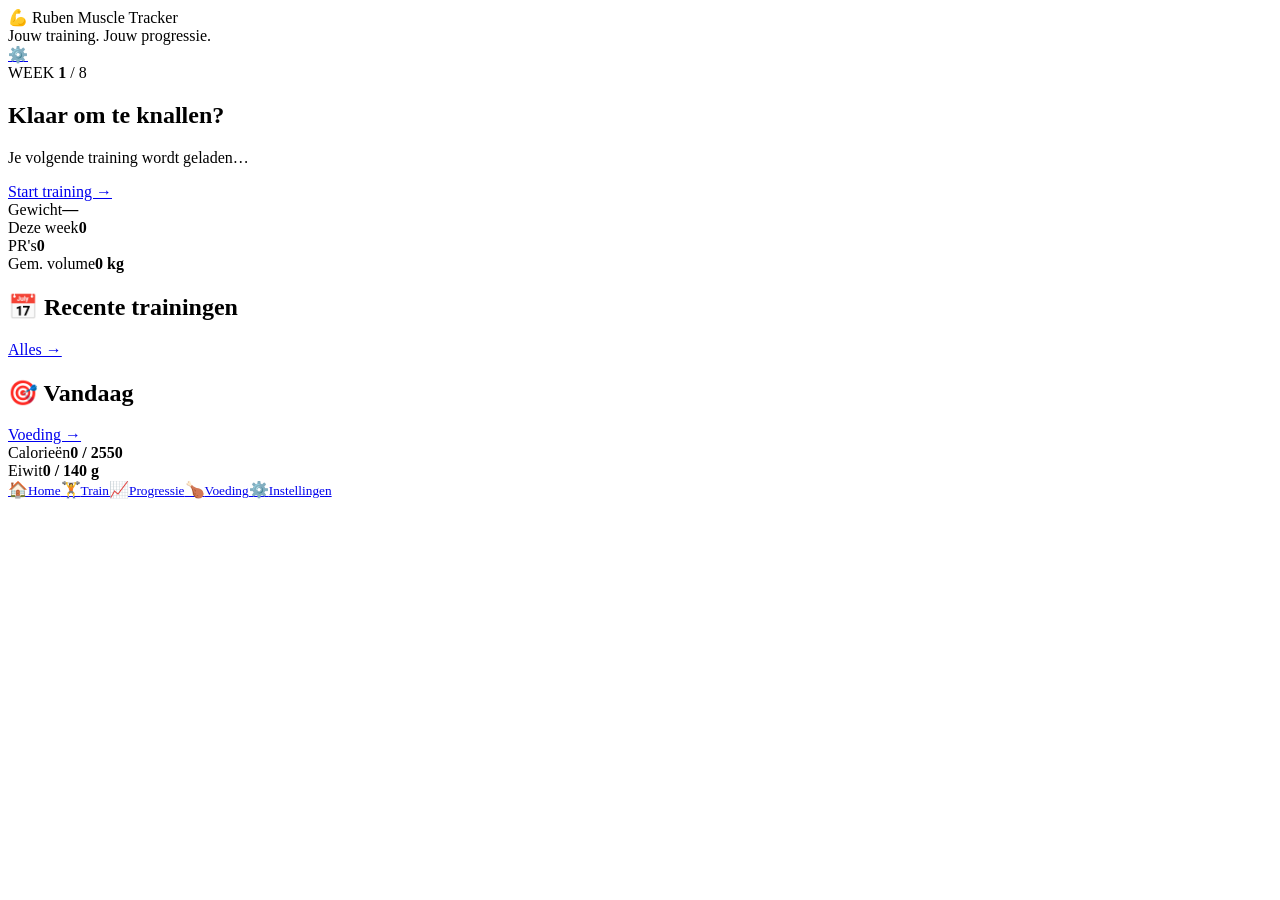
==== commit ab2e0e99: "Add files via upload" ====
--- a/index.html
+++ b/index.html
@@ -1,188 +1,14 @@
 <!doctype html>
-<html lang="nl">
-<head>
-<meta charset="utf-8">
-<meta name="viewport" content="width=device-width,initial-scale=1,viewport-fit=cover">
-<meta name="theme-color" content="#080d18">
-<link rel="manifest" href="manifest.json">
-<title>Ruben Muscle Tracker V3</title>
-<style>
-:root{--bg:#080d18;--card:#111a2b;--card2:#18243a;--text:#f8fafc;--muted:#94a3b8;--line:#293750;--a:#f59e0b;--g:#22c55e;--r:#ef4444;--b:#60a5fa}
-*{box-sizing:border-box}body{margin:0;background:var(--bg);color:var(--text);font-family:system-ui,-apple-system,Segoe UI,sans-serif;padding-bottom:82px}
-header{position:sticky;top:0;z-index:5;background:rgba(8,13,24,.95);backdrop-filter:blur(14px);padding:15px 16px;border-bottom:1px solid var(--line)}
-h1{font-size:22px;margin:0}h2{margin:5px 0 3px}h3{margin:0 0 10px}.sub,.muted{color:var(--muted)}.sub{font-size:12px}
-main{max-width:760px;margin:auto;padding:10px 14px}.card{background:var(--card);border:1px solid var(--line);border-radius:18px;padding:15px;margin:10px 0}
-.grid{display:grid;grid-template-columns:repeat(2,1fr);gap:9px}.stat{background:var(--card2);padding:13px;border-radius:14px}.stat b{display:block;font-size:21px;margin-top:4px}
-button{border:0;border-radius:12px;padding:10px 13px;font-weight:750;background:var(--a);color:#111827;cursor:pointer}button.secondary{background:var(--card2);color:var(--text);border:1px solid var(--line)}button.green{background:var(--g);color:#06210e}button.blue{background:var(--b);color:#061427}button.danger{background:var(--r);color:white}
-.row{display:flex;gap:8px;align-items:center;justify-content:space-between;flex-wrap:wrap}.tag{display:inline-block;padding:4px 8px;border-radius:999px;background:#3b2a08;color:#fbbf24;font-size:11px;font-weight:800}
-.hidden{display:none}.nav{position:fixed;bottom:0;left:0;right:0;background:#0e1728;border-top:1px solid var(--line);display:flex;justify-content:center;z-index:10}
-.nav button{background:none;color:var(--muted);flex:1;max-width:150px;border-radius:0;font-size:11px;padding:12px 4px}.nav button.active{color:var(--a)}
-.exercise{border-top:1px solid var(--line);padding:14px 0}.exercise:first-child{border-top:0}.exercise h3{font-size:16px}
-.prev{background:#0d1525;border:1px solid var(--line);border-radius:11px;padding:8px;margin:7px 0;font-size:12px}
-.sets{display:grid;grid-template-columns:30px 1fr 1fr 1fr;gap:6px;align-items:center}.sets span{color:var(--muted);font-size:11px}
-input,select,textarea{background:#0b1323;color:var(--text);border:1px solid var(--line);border-radius:9px;padding:9px;width:100%}
-.progress{height:9px;background:#243149;border-radius:99px;overflow:hidden}.progress i{display:block;height:100%;background:var(--a)}
-.bar{display:flex;height:12px;border-radius:99px;overflow:hidden;background:#26344c}.bar i{background:var(--g)}
-.toast{display:none;position:fixed;z-index:30;bottom:92px;left:50%;transform:translateX(-50%);background:white;color:#111827;padding:10px 15px;border-radius:12px;font-weight:800}
-.small{font-size:11px}.pr{color:#86efac;font-weight:800}.calendar{display:grid;grid-template-columns:repeat(7,1fr);gap:5px}
-.day{background:#111a2b;border:1px solid var(--line);border-radius:8px;min-height:48px;padding:5px;font-size:10px}.day.done{border-color:var(--g)}.day.today{outline:2px solid var(--a)}
-.tabs{display:flex;gap:7px;overflow:auto;padding-bottom:3px}.tabs button{white-space:nowrap}.notice{padding:10px;border-radius:12px;background:#17243a;border:1px solid var(--line);font-size:12px}
-.listrow{padding:10px 0;border-bottom:1px solid var(--line)}.listrow:last-child{border-bottom:0}
-</style>
-</head>
-<body>
-<header><h1>💪 Ruben Muscle Tracker</h1><div class="sub">V3 • 8 weken • 3× per week • spiermassa</div></header>
+<html lang="nl"><head>
+<meta charset="utf-8"><meta name="viewport" content="width=device-width,initial-scale=1,viewport-fit=cover">
+<meta name="theme-color" content="#080d18"><link rel="manifest" href="manifest.json"><title>Ruben Muscle Tracker</title>
+<link rel="stylesheet" href="css/style.css"></head><body>
+<header class="top"><div><div class="brand">💪 Ruben Muscle Tracker</div><div class="sub">Jouw training. Jouw progressie.</div></div><a class="iconbtn" href="settings.html">⚙️</a></header>
 <main>
-<section id="dashboard"></section>
-<section id="training" class="hidden"></section>
-<section id="food" class="hidden"></section>
-<section id="progress" class="hidden"></section>
-<section id="settings" class="hidden"></section>
-</main>
-<div class="nav">
-<button onclick="show('dashboard')" id="n-dashboard">🏠<br>Home</button>
-<button onclick="show('training')" id="n-training">🏋️<br>Train</button>
-<button onclick="show('food')" id="n-food">🍗<br>Voeding</button>
-<button onclick="show('progress')" id="n-progress">📈<br>Progressie</button>
-<button onclick="show('settings')" id="n-settings">⚙️<br>Instellingen</button>
-</div>
-<div id="toast" class="toast"></div>
-<script>
-const KEY='ruben-muscle-v3';
-const plan={
-A:[['Leg press',3,'8–12'],['Chest press',3,'8–12'],['Seated row',3,'8–12'],['Leg extension',2,'10–15'],['Lat pulldown',3,'8–12'],['Lateral raise machine',2,'12–15'],['Biceps curl',2,'10–15'],['Ab crunch',2,'10–15']],
-B:[['Hack squat / pendulum squat',3,'8–12'],['Incline chest press',3,'8–12'],['Seated leg curl',3,'10–15'],['Shoulder press',3,'8–12'],['Seated row',2,'8–12'],['Peck deck',2,'10–15'],['Triceps pushdown',2,'10–15'],['Calf raise',3,'10–15']],
-C:[['Leg press',3,'10–15'],['Lat pulldown',3,'8–12'],['Chest press',3,'8–12'],['Leg curl',3,'10–15'],['Rear delt machine',2,'12–15'],['Lateral raise machine',2,'12–15'],['Biceps curl',2,'10–15'],['Triceps pushdown',2,'10–15'],['Ab crunch',2,'10–15'],['Calf raise',2,'10–15']]
-};
-const defaults={'Chest press':30,'Peck deck':45,'Shoulder press':32.5,'Seated row':57,'Triceps pushdown':60,'Biceps curl':35,'Ab crunch':30};
-const base={week:1,weight:[],logs:[],food:{},history:{},lastWorkout:'A',settings:{goal:'Spiermassa',kcal:2550,protein:140}};
-let db=loadDB(), currentWorkout=db.lastWorkout||'A', timer=null;
-
-function loadDB(){
-  try{
-    const x=JSON.parse(localStorage.getItem(KEY)||'null');
-    return {...base,...x,settings:{...base.settings,...(x?.settings||{})}};
-  }catch(e){return structuredClone(base)}
-}
-function save(){localStorage.setItem(KEY,JSON.stringify(db))}
-function localDate(d=new Date()){return d.getFullYear()+'-'+String(d.getMonth()+1).padStart(2,'0')+'-'+String(d.getDate()).padStart(2,'0')}
-function today(){return localDate()}
-function toast(t){const x=document.getElementById('toast');x.textContent=t;x.style.display='block';clearTimeout(window.tt);window.tt=setTimeout(()=>x.style.display='none',1800)}
-function rir(){return db.week===7?3:db.week<=1?3:db.week<=3?2:1}
-function weekAvg(){const a=db.weight.slice(-7).map(x=>+x.w);return a.length?(a.reduce((a,b)=>a+b,0)/a.length).toFixed(1):'—'}
-function show(id){
-  ['dashboard','training','food','progress','settings'].forEach(x=>document.getElementById(x).classList.toggle('hidden',x!==id));
-  document.querySelectorAll('.nav button').forEach(x=>x.classList.remove('active'));
-  document.getElementById('n-'+id).classList.add('active');
-  render(id);
-}
-function render(id){
-  if(id==='dashboard')renderDashboard();
-  if(id==='training')renderTraining();
-  if(id==='food')renderFood();
-  if(id==='progress')renderProgress();
-  if(id==='settings')renderSettings();
-}
-function lastFor(name){const a=db.history[name]||[];return a.length?a[a.length-1]:null}
-function topOf(range){return +(String(range).split('–')[1]||12)}
-function suggested(name,range){
-  const last=lastFor(name),fallback=defaults[name]||'';
-  if(!last)return fallback;
-  if(last.reps.length && last.reps.every(r=>r>=topOf(range)))return +(last.weight+2.5).toFixed(1);
-  return last.weight;
-}
-function renderDashboard(){
-  const trained=[...new Set(db.logs.map(x=>x.date))].length;
-  const doneToday=db.logs.filter(x=>x.date===today()).length;
-  const pct=db.week/8*100;
-  document.getElementById('dashboard').innerHTML=`
-  <div class="card"><div class="row"><div><span class="tag">WEEK ${db.week} / 8</span><h2>${db.settings.goal} modus</h2><span class="muted">±${db.settings.kcal} kcal • ±${db.settings.protein} g eiwit</span></div><button onclick="show('training')">Start training</button></div><div class="progress" style="margin-top:13px"><i style="width:${pct}%"></i></div></div>
-  <div class="grid"><div class="stat"><span class="muted">Gewichtgem.</span><b>${weekAvg()} kg</b></div><div class="stat"><span class="muted">RIR nu</span><b>${rir()}</b></div><div class="stat"><span class="muted">Trainingsdagen</span><b>${trained}</b></div><div class="stat"><span class="muted">Week</span><b>${db.week}/8</b></div></div>
-  <div class="card"><h3>🎯 Vandaag</h3><div class="row"><span>${doneToday} oefening(en) opgeslagen</span><button class="secondary" onclick="show('training')">Training ${currentWorkout} →</button></div></div>
-  <div class="card"><h3>⚖️ Wegen</h3><div class="row"><input id="winput" type="number" step=".1" placeholder="72.3 kg" style="flex:1"><button onclick="addWeight()">Opslaan</button></div></div>
-  <div class="card"><h3>📅 Programma</h3><div class="row"><button class="secondary" onclick="changeWeek(-1)">←</button><b>Week ${db.week}</b><button class="green" onclick="changeWeek(1)">→</button></div><p class="muted small">${db.week===7?'Deload: ongeveer ⅔ van je normale sets.':'Bouw reps op. Haal je bij alle sets de bovenkant, verhoog dan het gewicht.'}</p></div>
-  <div class="card"><h3>💡 Progressie</h3><div class="notice">De app kijkt naar je vorige training en stelt automatisch een gewicht voor. Je kunt dit altijd aanpassen.</div></div>`;
-}
-function changeWeek(n){db.week=Math.max(1,Math.min(8,db.week+n));save();toast('Week '+db.week);renderDashboard()}
-function renderTraining(){
-  const letters=['A','B','C'];
-  document.getElementById('training').innerHTML=`
-  <div class="card"><div class="row"><div><span class="tag">WEEK ${db.week}</span><h2>Training ${currentWorkout}</h2><span class="muted">${db.week===7?'DELOAD • ±⅔ sets':`Richtwaarde: ${rir()} RIR`}</span></div></div>
-  <div class="tabs" style="margin-top:10px">${letters.map(k=>`<button class="${k===currentWorkout?'':'secondary'}" onclick="setWorkout('${k}')">${k}</button>`).join('')}</div></div>
-  <div class="card">${plan[currentWorkout].map((e,i)=>exercise(e,i)).join('')}</div>
-  <div class="card"><h3>⏱️ Rusttimer</h3><div class="grid"><button class="secondary" onclick="startTimer(60)">60s</button><button class="secondary" onclick="startTimer(90)">90s</button><button class="secondary" onclick="startTimer(120)">120s</button><button class="secondary" onclick="startTimer(150)">150s</button></div><h2 id="timer" style="text-align:center">00:00</h2></div>`;
-}
-function setWorkout(k){currentWorkout=k;db.lastWorkout=k;save();renderTraining()}
-function exercise(e,i){
-  const key=currentWorkout+'|'+i, old=db.logs.find(x=>x.key===key&&x.week===db.week);
-  const sets=db.week===7?Math.max(1,Math.ceil(e[1]*.67)):e[1];
-  const weight=old?.weight??suggested(e[0],e[2]);
-  const last=lastFor(e[0]);
-  const prev=last?`${last.weight} kg — ${last.reps.join(' / ')}`:'Nog geen vorige registratie';
-  const hi=topOf(e[2]);
-  const hint=last&&last.reps.length&&last.reps.every(r=>r>=hi)?'⬆️ Volgende keer gewicht verhogen':'🎯 Probeer meer reps dan vorige keer';
-  return `<div class="exercise"><h3>${e[0]} <span class="muted">• ${sets}× ${e[2]}</span></h3><div class="prev">Vorige: <b>${prev}</b><br><span class="muted">${hint}</span></div>
-  <div class="sets"><span>kg</span><input id="${key}-w" type="number" step=".5" value="${weight}"><span>RIR</span><span></span></div>
-  <div class="sets" style="margin-top:6px">${Array.from({length:sets},(_,s)=>`<span>${s+1}</span><input id="${key}-r${s}" type="number" placeholder="reps" value="${old?.reps?.[s]??''}"><input id="${key}-q${s}" type="number" placeholder="${rir()}" value="${old?.rirs?.[s]??''}"><span></span>`).join('')}</div>
-  <div class="row" style="margin-top:8px"><button class="green" onclick="saveEx('${key}',${sets},'${e[0].replace(/'/g,"\\'")}')">Opslaan ✓</button></div></div>`;
-}
-function saveEx(key,sets,name){
-  const w=+document.getElementById(key+'-w').value||0,reps=[],rirs=[];
-  for(let s=0;s<sets;s++){reps.push(+document.getElementById(key+'-r'+s).value||0);rirs.push(+document.getElementById(key+'-q'+s).value||rir())}
-  const item={key,week:db.week,date:today(),name,weight:w,reps,rirs};
-  const old=db.logs.findIndex(x=>x.key===key&&x.week===db.week);
-  if(old>=0)db.logs[old]=item;else db.logs.push(item);
-  if(!db.history[name])db.history[name]=[];
-  const hi=db.history[name], same=hi.findIndex(x=>x.date===today()&&x.week===db.week);
-  const hist={date:today(),week:db.week,weight:w,reps};
-  if(same>=0)hi[same]=hist;else hi.push(hist);
-  save();toast('Opgeslagen 💪');renderTraining();
-}
-function startTimer(sec){
-  clearInterval(timer);let t=sec,el=document.getElementById('timer');
-  const tick=()=>{el.textContent=String(Math.floor(t/60)).padStart(2,'0')+':'+String(t%60).padStart(2,'0');if(t<=0){clearInterval(timer);toast('Rust voorbij 🔥')}t--};
-  tick();timer=setInterval(tick,1000)
-}
-function addWeight(){const w=+document.getElementById('winput').value;if(!w)return;db.weight.push({date:today(),w});save();toast('Gewicht opgeslagen');renderDashboard()}
-function renderFood(){
-  const f=db.food[today()]||{kcal:0,protein:0},kp=Math.min(100,f.kcal/db.settings.kcal*100),pp=Math.min(100,f.protein/db.settings.protein*100);
-  document.getElementById('food').innerHTML=`<div class="card"><span class="tag">VANDAAG</span><h2>🍗 Voeding</h2><div class="grid"><div class="stat"><span class="muted">Calorieën</span><b>${f.kcal} / ${db.settings.kcal}</b></div><div class="stat"><span class="muted">Eiwit</span><b>${f.protein} / ${db.settings.protein} g</b></div></div><div class="bar" style="margin-top:13px"><i style="width:${kp}%"></i></div><p class="small muted">Eiwit: ${Math.round(pp)}% van doel</p></div>
-  <div class="card"><h3>Dag invoeren</h3><input id="fk" type="number" placeholder="kcal" value="${f.kcal}"><br><br><input id="fp" type="number" placeholder="eiwit gram" value="${f.protein}"><br><br><button onclick="saveFood()">Opslaan</button></div>`;
-}
-function saveFood(){db.food[today()]={kcal:+document.getElementById('fk').value||0,protein:+document.getElementById('fp').value||0};save();toast('Voeding opgeslagen 🍗');renderFood()}
-function renderProgress(){
-  const names=[...new Set(Object.keys(db.history).concat(['Chest press','Peck deck','Shoulder press','Seated row','Triceps pushdown','Biceps curl']))];
-  const rows=names.map(n=>{const h=db.history[n]||[],first=h[0],last=h[h.length-1],delta=first&&last?(last.weight-first.weight):0;return `<div class="row listrow"><span>${n}</span><span>${last?`<b>${last.weight} kg</b> ${delta>0?`<span class="pr">+${delta.toFixed(1)} kg</span>`:''}`:'—'}</span></div>`}).join('');
-  document.getElementById('progress').innerHTML=`<div class="card"><h2>📈 Progressie</h2><p class="muted">Je ziet hier je gewichten en trainingsdagen. Meer reps met hetzelfde gewicht telt ook als progressie.</p></div>
-  <div class="card"><h3>🏆 Oefeningen</h3>${rows||'<p class="muted">Nog geen trainingen opgeslagen.</p>'}</div>
-  <div class="card"><h3>⚖️ Gewicht</h3><canvas id="chart" class="chart"></canvas><p class="small muted">7-daags gemiddelde: ${weekAvg()} kg</p></div>
-  <div class="card"><h3>📅 Trainingskalender</h3><div class="calendar">${calendar()}</div></div>
-  <div class="card"><h3>💾 Back-up</h3><div class="row"><button class="secondary" onclick="exportData()">Export</button><button class="secondary" onclick="document.getElementById('import').click()">Import</button><input id="import" type="file" accept=".json" class="hidden" onchange="importData(event)"></div></div>`;
-  drawChart();
-}
-function calendar(){let out='';for(let i=13;i>=0;i--){const d=new Date();d.setDate(d.getDate()-i);const s=localDate(d),done=db.logs.some(x=>x.date===s);out+=`<div class="day ${done?'done':''} ${s===today()?'today':''}">${s.slice(5)}<br>${done?'✓':''}</div>`}return out}
-function drawChart(){
-  const c=document.getElementById('chart');if(!c)return;const ctx=c.getContext('2d'),w=c.clientWidth,h=c.clientHeight,dpr=devicePixelRatio||1;c.width=w*dpr;c.height=h*dpr;ctx.scale(dpr,dpr);
-  const a=db.weight.slice(-14);ctx.clearRect(0,0,w,h);if(a.length<2){ctx.fillStyle='#94a3b8';ctx.fillText('Voer minimaal 2 wegingen in',15,35);return}
-  const vals=a.map(x=>x.w),min=Math.min(...vals)-.5,max=Math.max(...vals)+.5;ctx.strokeStyle='#f59e0b';ctx.lineWidth=3;ctx.beginPath();
-  vals.forEach((v,i)=>{const x=12+i*(w-24)/(vals.length-1),y=h-18-(v-min)/(max-min)*(h-40);i?ctx.lineTo(x,y):ctx.moveTo(x,y)});ctx.stroke();
-  ctx.fillStyle='#94a3b8';ctx.font='11px system-ui';ctx.fillText(max.toFixed(1)+' kg',10,15);ctx.fillText(min.toFixed(1)+' kg',10,h-4);
-}
-function renderSettings(){
-  document.getElementById('settings').innerHTML=`<div class="card"><h2>⚙️ Instellingen</h2><p class="muted">Pas je persoonlijke doelen aan.</p>
-  <label>Doel<select id="goal"><option>Spiermassa</option><option>Onderhoud</option><option>Cutten</option></select></label><br>
-  <label>Caloriedoel<input id="skcal" type="number" value="${db.settings.kcal}"></label><br>
-  <label>Eiwitdoel (g)<input id="sprotein" type="number" value="${db.settings.protein}"></label><br>
-  <button onclick="saveSettings()">Opslaan</button></div>
-  <div class="card"><h3>🗑️ Gegevens</h3><p class="muted">Verwijder alleen als je echt opnieuw wilt beginnen.</p><button class="danger" onclick="resetAll()">Wis alle lokale gegevens</button></div>`;
-  document.getElementById('goal').value=db.settings.goal;
-}
-function saveSettings(){db.settings={goal:document.getElementById('goal').value,kcal:+document.getElementById('skcal').value||2550,protein:+document.getElementById('sprotein').value||140};save();toast('Instellingen opgeslagen');renderSettings()}
-function exportData(){const blob=new Blob([JSON.stringify(db,null,2)],{type:'application/json'}),a=document.createElement('a');a.href=URL.createObjectURL(blob);a.download='ruben-muscle-v3-backup.json';a.click();setTimeout(()=>URL.revokeObjectURL(a.href),500)}
-function importData(e){const f=e.target.files[0];if(!f)return;const r=new FileReader();r.onload=()=>{try{db=JSON.parse(r.result);save();toast('Import gelukt');show('dashboard')}catch(err){toast('Ongeldig bestand')}};r.readAsText(f)}
-function resetAll(){if(confirm('Alle lokale gegevens wissen?')){localStorage.removeItem(KEY);location.reload()}}
-if('serviceWorker' in navigator)window.addEventListener('load',()=>navigator.serviceWorker.register('sw.js').catch(()=>{}));
-show('dashboard');
-</script>
-</body>
-</html>+<section class="hero"><div><span class="pill">WEEK <b id="week">1</b> / 8</span><h1>Klaar om te knallen?</h1><p id="next" class="muted">Je volgende training wordt geladen…</p></div><a class="primary big" href="training.html">Start training →</a></section>
+<section class="stats"><div><span>Gewicht</span><b id="weight">—</b></div><div><span>Deze week</span><b id="days">0</b></div><div><span>PR's</span><b id="prs">0</b></div><div><span>Gem. volume</span><b id="volume">0 kg</b></div></section>
+<section class="card"><div class="sectionhead"><h2>📅 Recente trainingen</h2><a href="progress.html">Alles →</a></div><div id="history" class="history"></div></section>
+<section class="card"><div class="sectionhead"><h2>🎯 Vandaag</h2><a href="food.html">Voeding →</a></div><div class="foodmini"><div><span>Calorieën</span><b id="cal">0 / 2550</b></div><div><span>Eiwit</span><b id="protein">0 / 140 g</b></div></div></section>
+</main><nav><a class="active" href="index.html">🏠<small>Home</small></a><a href="training.html">🏋️<small>Train</small></a><a href="progress.html">📈<small>Progressie</small></a><a href="food.html">🍗<small>Voeding</small></a><a href="settings.html">⚙️<small>Instellingen</small></a></nav>
+<script src="js/storage.js"></script><script src="js/app.js"></script><script>initHome()</script>
+</body></html>
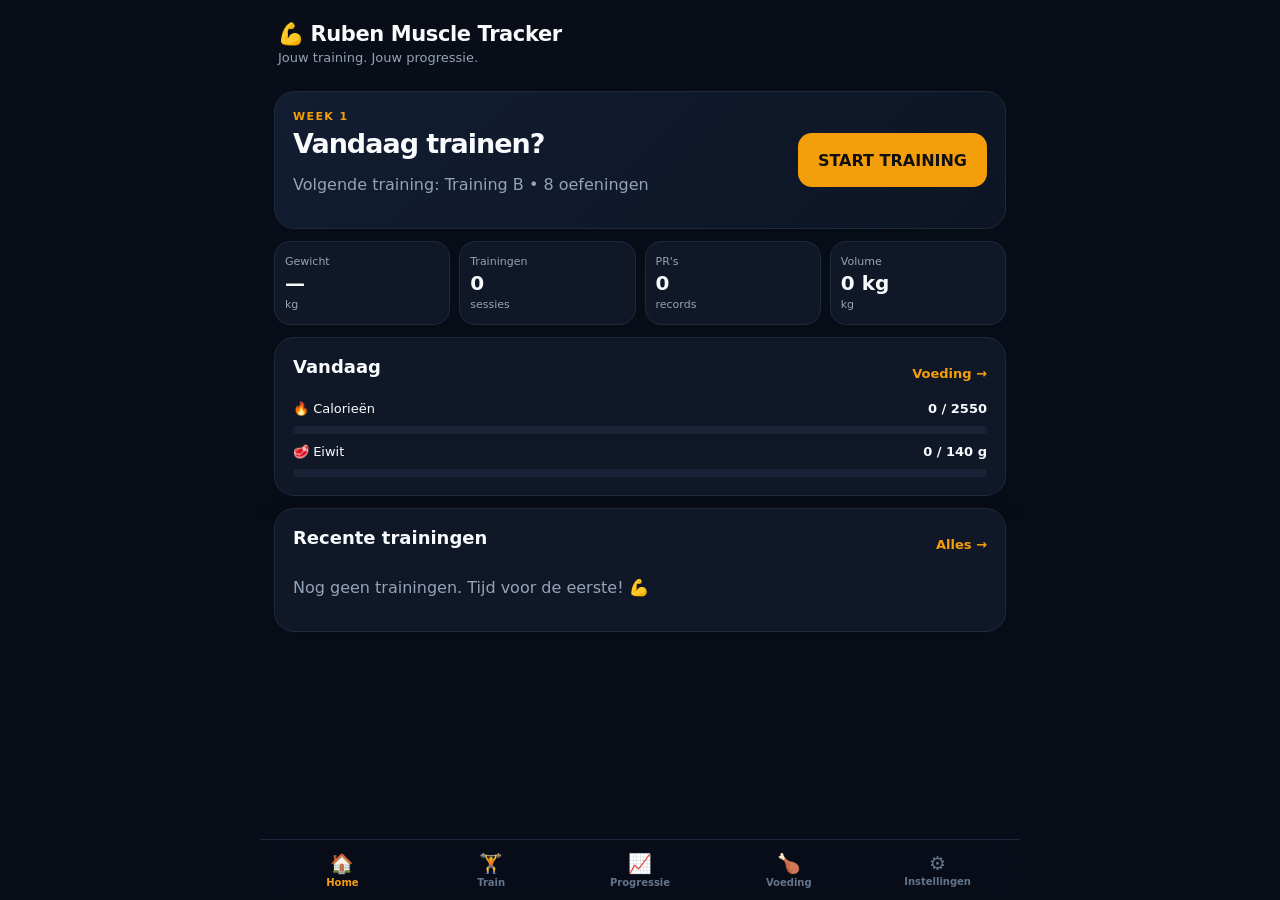
==== commit 880ad9cb: "Add files via upload" ====
--- a/index.html
+++ b/index.html
@@ -1,14 +1,9 @@
-<!doctype html>
-<html lang="nl"><head>
-<meta charset="utf-8"><meta name="viewport" content="width=device-width,initial-scale=1,viewport-fit=cover">
-<meta name="theme-color" content="#080d18"><link rel="manifest" href="manifest.json"><title>Ruben Muscle Tracker</title>
-<link rel="stylesheet" href="css/style.css"></head><body>
-<header class="top"><div><div class="brand">💪 Ruben Muscle Tracker</div><div class="sub">Jouw training. Jouw progressie.</div></div><a class="iconbtn" href="settings.html">⚙️</a></header>
+<!doctype html><html lang="nl"><head><meta charset="utf-8"><meta name="viewport" content="width=device-width,initial-scale=1,viewport-fit=cover"><meta name="theme-color" content="#080d18"><link rel="manifest" href="manifest.json"><title>Ruben Muscle Tracker</title><link rel="stylesheet" href="css/style.css"></head><body>
+<header class="top"><div><div class="brand">💪 Ruben Muscle Tracker</div><div class="sub">Jouw training. Jouw progressie.</div></div></header>
 <main>
-<section class="hero"><div><span class="pill">WEEK <b id="week">1</b> / 8</span><h1>Klaar om te knallen?</h1><p id="next" class="muted">Je volgende training wordt geladen…</p></div><a class="primary big" href="training.html">Start training →</a></section>
-<section class="stats"><div><span>Gewicht</span><b id="weight">—</b></div><div><span>Deze week</span><b id="days">0</b></div><div><span>PR's</span><b id="prs">0</b></div><div><span>Gem. volume</span><b id="volume">0 kg</b></div></section>
-<section class="card"><div class="sectionhead"><h2>📅 Recente trainingen</h2><a href="progress.html">Alles →</a></div><div id="history" class="history"></div></section>
-<section class="card"><div class="sectionhead"><h2>🎯 Vandaag</h2><a href="food.html">Voeding →</a></div><div class="foodmini"><div><span>Calorieën</span><b id="cal">0 / 2550</b></div><div><span>Eiwit</span><b id="protein">0 / 140 g</b></div></div></section>
+<section class="hero card"><div><div class="eyebrow">WEEK <span id="week">1</span></div><h1>Vandaag trainen?</h1><p id="next" class="muted">Volgende training</p></div><a class="primary big" href="training.html">START TRAINING</a></section>
+<section class="stats"><div><span>Gewicht</span><b id="weight">—</b><small>kg</small></div><div><span>Trainingen</span><b id="days">0</b><small>sessies</small></div><div><span>PR's</span><b id="prs">0</b><small>records</small></div><div><span>Volume</span><b id="volume">0</b><small>kg</small></div></section>
+<section class="card"><div class="sectionhead"><h2>Vandaag</h2><a href="food.html">Voeding →</a></div><div class="progressrow"><span>🔥 Calorieën</span><b id="cal">0 / 2550</b></div><div class="bar"><i id="calBar"></i></div><div class="progressrow"><span>🥩 Eiwit</span><b id="protein">0 / 140 g</b></div><div class="bar"><i id="proteinBar"></i></div></section>
+<section class="card"><div class="sectionhead"><h2>Recente trainingen</h2><a href="progress.html">Alles →</a></div><div id="history"></div></section>
 </main><nav><a class="active" href="index.html">🏠<small>Home</small></a><a href="training.html">🏋️<small>Train</small></a><a href="progress.html">📈<small>Progressie</small></a><a href="food.html">🍗<small>Voeding</small></a><a href="settings.html">⚙️<small>Instellingen</small></a></nav>
-<script src="js/storage.js"></script><script src="js/app.js"></script><script>initHome()</script>
-</body></html>+<script src="js/storage.js"></script><script src="js/app.js"></script><script>initHome()</script></body></html>
--- a/css/style.css
+++ b/css/style.css
@@ -0,0 +1 @@
+*{box-sizing:border-box}html{background:#080d18}body{margin:0;background:#080d18;color:#f8fafc;font-family:Inter,system-ui,-apple-system,BlinkMacSystemFont,"Segoe UI",sans-serif;min-height:100vh;padding-bottom:92px}a{color:inherit;text-decoration:none}button,input,select{font:inherit}button{border:0;cursor:pointer;color:#fff}.top{padding:22px 18px 14px;display:flex;justify-content:space-between;align-items:flex-start;max-width:760px;margin:auto}.brand{font-size:21px;font-weight:900;letter-spacing:-.4px}.sub,.muted{color:#94a3b8}.sub{font-size:13px;margin-top:4px}.back{display:inline-block;color:#94a3b8;font-size:13px;margin-bottom:8px}.trainingtop{align-items:center}.sessionpill{background:#111a2c;border:1px solid #25324a;border-radius:999px;padding:9px 12px;font-size:13px;font-weight:800;color:#cbd5e1}main{max-width:760px;margin:auto;padding:0 14px 28px}.card{background:#101827;border:1px solid #1d2a3d;border-radius:20px;padding:18px;margin:12px 0;box-shadow:0 10px 30px rgba(0,0,0,.12)}.hero{display:flex;justify-content:space-between;gap:16px;align-items:center;background:linear-gradient(135deg,#121d31,#0d1524)}.hero h1{margin:5px 0;font-size:27px;letter-spacing:-1px}.eyebrow{font-size:11px;font-weight:900;color:#f59e0b;letter-spacing:1.4px}.primary,.secondary,.danger{display:inline-flex;align-items:center;justify-content:center;border-radius:14px;padding:12px 16px;font-weight:900;min-height:46px}.primary{background:#f59e0b;color:#101010}.primary:hover{filter:brightness(1.05)}.secondary{background:#1a2639;color:#e2e8f0;border:1px solid #2a3a53}.danger{background:#3a1820;color:#fecdd3;border:1px solid #5b2430}.big{min-height:54px;padding:15px 20px}.bigbtn{min-height:54px;font-size:15px}.full{width:100%}.stats{display:grid;grid-template-columns:repeat(4,1fr);gap:9px;margin:12px 0}.stats>div{background:#101827;border:1px solid #1d2a3d;border-radius:16px;padding:13px 10px;min-width:0}.stats span,.stats small{display:block;color:#94a3b8;font-size:11px}.stats b{display:block;font-size:20px;margin:3px 0}.sectionhead,.row,.progressrow{display:flex;justify-content:space-between;align-items:center;gap:12px}.sectionhead h2,.card h2{margin:0 0 14px;font-size:18px}.sectionhead a{font-size:13px;color:#f59e0b;font-weight:800}.progressrow{font-size:13px;margin:10px 0}.bar{height:8px;background:#182338;border-radius:99px;overflow:hidden}.bar i{display:block;height:100%;width:0;background:#f59e0b;border-radius:99px;transition:width .3s}.item,.listitem{padding:12px 0;border-bottom:1px solid #1c283b}.item:last-child,.listitem:last-child{border-bottom:0}.small{font-size:12px}.tabs{display:grid;grid-template-columns:repeat(3,1fr);gap:8px;margin:8px 0 12px}.tabs button{min-height:48px;font-size:16px;font-weight:900}.tabs button:not(.secondary){background:#f59e0b;color:#111}.sessioncard{position:sticky;top:8px;z-index:5}.sessionprogress{height:5px;background:#192438;border-radius:99px;margin-top:13px;overflow:hidden}.sessionprogress i{display:block;height:100%;background:#f59e0b;width:0}.exercise{background:#101827;border:1px solid #1d2a3d;border-radius:22px;padding:18px;margin:12px 0}.exercise h2{font-size:24px;margin:0}.exercise h3{font-size:24px;margin:0 0 4px}.exercise .prev{background:#0c1422;border-radius:13px;padding:11px;margin:13px 0;color:#cbd5e1;font-size:13px}.advice{background:#182338;border:1px solid #2b3c57;border-radius:16px;padding:14px;margin:12px 0}.advice strong{color:#fbbf24}.weightbox{display:grid;grid-template-columns:58px 1fr 58px;gap:8px;margin:12px 0}.roundbtn{min-height:58px;border-radius:15px;background:#1a2639;font-size:25px;font-weight:900}.weightvalue{display:flex;align-items:center;justify-content:center;background:#0b1321;border:1px solid #2a3a53;border-radius:15px;font-size:22px;font-weight:900}.setcard{border-top:1px solid #223047;padding-top:14px;margin-top:14px}.sethead{display:flex;justify-content:space-between;align-items:center;margin-bottom:8px}.repbox{display:grid;grid-template-columns:58px 1fr 58px;gap:8px}.repvalue{min-height:58px;border-radius:15px;background:#0b1321;border:1px solid #2a3a53;color:#fff;text-align:center;font-size:23px;font-weight:900;width:100%}.rirrow{display:grid;grid-template-columns:repeat(4,1fr);gap:7px;margin-top:9px}.rirrow button{min-height:42px}.rirrow button.selected{background:#f59e0b;color:#111}.setactions{display:grid;grid-template-columns:1fr 1fr;gap:8px;margin-top:9px}.exerciseDone{opacity:.65}.exerciseDone .savebtn{background:#1c3a2a;color:#bbf7d0}.timerbutton{margin-top:10px;width:100%}select,input{width:100%;background:#0b1321;border:1px solid #2a3a53;color:#fff;border-radius:12px;padding:13px;outline:none}label{display:block;font-size:13px;color:#cbd5e1;margin:12px 0}label input,label select{margin-top:7px}.filelabel{display:flex;align-items:center;justify-content:center;min-height:54px;border:1px solid #2a3a53;background:#1a2639;border-radius:14px;font-weight:900;cursor:pointer}.filelabel input{display:none}canvas{width:100%;height:220px;margin-top:12px}.pr{color:#fbbf24;font-weight:900}.hidden{display:none!important}.successicon{width:58px;height:58px;border-radius:50%;background:#163524;color:#86efac;display:grid;place-items:center;font-size:28px;font-weight:900}nav{position:fixed;z-index:20;bottom:0;left:0;right:0;background:rgba(8,13,24,.96);backdrop-filter:blur(12px);border-top:1px solid #1d2a3d;display:grid;grid-template-columns:repeat(5,1fr);padding:8px max(8px,env(safe-area-inset-left)) calc(8px + env(safe-area-inset-bottom)) max(8px,env(safe-area-inset-right));max-width:760px;margin:auto}nav a{text-align:center;color:#64748b;font-size:19px;padding:4px 2px}nav a.active{color:#f59e0b}nav small{display:block;font-size:10px;font-weight:800;margin-top:2px}.sheet{position:fixed;inset:0;background:rgba(0,0,0,.7);z-index:50;display:flex;align-items:flex-end}.sheetinner{width:100%;max-width:760px;margin:auto;background:#101827;border:1px solid #263650;border-radius:26px 26px 0 0;padding:26px 18px calc(24px + env(safe-area-inset-bottom));text-align:center;position:relative}.close{position:absolute;right:16px;top:13px;background:#1a2639;border-radius:50%;width:40px;height:40px;font-size:24px}.sheetinner #timerBig{font-size:70px;font-weight:950;letter-spacing:-3px;margin:12px 0 2px}.timerstate{color:#94a3b8;margin-bottom:18px}.timerpresets{display:grid;grid-template-columns:repeat(4,1fr);gap:7px}.timerpresets button{min-height:45px;background:#1a2639;border:1px solid #2a3a53;border-radius:12px;font-weight:800}.timeractions{display:grid;grid-template-columns:1fr 1fr;gap:8px;margin-top:10px}@media(max-width:520px){.stats{grid-template-columns:repeat(2,1fr)}.hero{display:block}.hero .primary{margin-top:14px;width:100%}.hero h1{font-size:25px}.exercise h3{font-size:22px}.top{padding-top:17px}.sessionpill{font-size:11px}.timerpresets button{font-size:12px}}
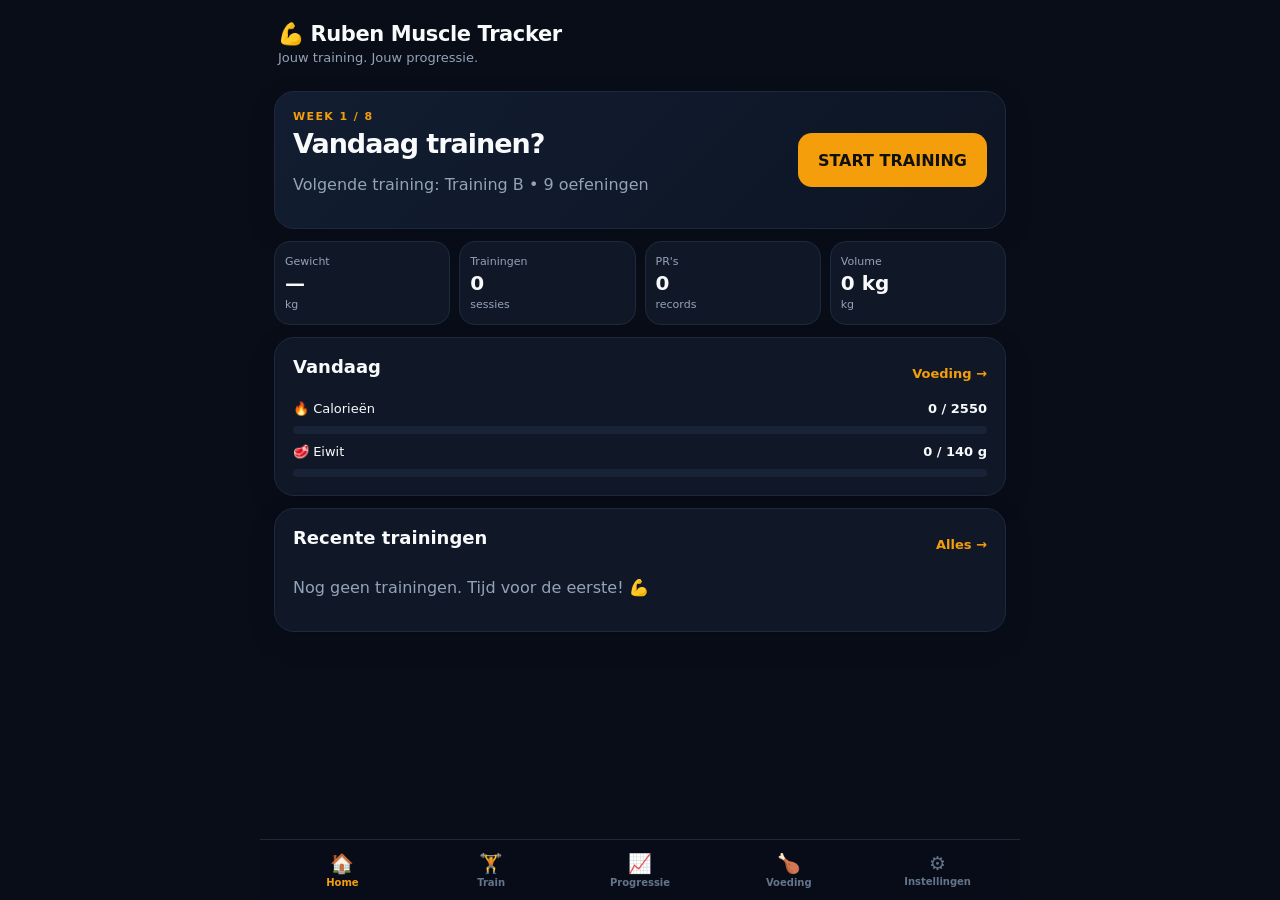
==== commit 6de0c2ca: "Add favicon link to index.html Added favicon link to the head section of the HTML." ====
--- a/index.html
+++ b/index.html
@@ -1,4 +1,4 @@
-<!doctype html><html lang="nl"><head><meta charset="utf-8"><meta name="viewport" content="width=device-width,initial-scale=1,viewport-fit=cover"><meta name="theme-color" content="#080d18"><link rel="manifest" href="manifest.json"><title>Ruben Muscle Tracker</title><link rel="stylesheet" href="css/style.css"></head><body>
+<!doctype html><html lang="nl"><head><meta charset="utf-8"><meta name="viewport" content="width=device-width,initial-scale=1,viewport-fit=cover"><meta name="theme-color" content="#080d18"><link rel="manifest" href="manifest.json"><link rel="icon" type="image/png" href="favicon.png"><title>Ruben Muscle Tracker</title><link rel="stylesheet" href="css/style.css"></head><body>
 <header class="top"><div><div class="brand">💪 Ruben Muscle Tracker</div><div class="sub">Jouw training. Jouw progressie.</div></div></header>
 <main>
 <section class="hero card"><div><div class="eyebrow">WEEK <span id="week">1</span></div><h1>Vandaag trainen?</h1><p id="next" class="muted">Volgende training</p></div><a class="primary big" href="training.html">START TRAINING</a></section>
@@ -6,4 +6,4 @@
 <section class="card"><div class="sectionhead"><h2>Vandaag</h2><a href="food.html">Voeding →</a></div><div class="progressrow"><span>🔥 Calorieën</span><b id="cal">0 / 2550</b></div><div class="bar"><i id="calBar"></i></div><div class="progressrow"><span>🥩 Eiwit</span><b id="protein">0 / 140 g</b></div><div class="bar"><i id="proteinBar"></i></div></section>
 <section class="card"><div class="sectionhead"><h2>Recente trainingen</h2><a href="progress.html">Alles →</a></div><div id="history"></div></section>
 </main><nav><a class="active" href="index.html">🏠<small>Home</small></a><a href="training.html">🏋️<small>Train</small></a><a href="progress.html">📈<small>Progressie</small></a><a href="food.html">🍗<small>Voeding</small></a><a href="settings.html">⚙️<small>Instellingen</small></a></nav>
-<script src="js/storage.js"></script><script src="js/app.js"></script><script>initHome()</script></body></html>+<script src="js/storage.js"></script><script src="js/app.js"></script><script>initHome()</script></body></html>
--- a/css/style.css
+++ b/css/style.css
@@ -1 +1 @@
-*{box-sizing:border-box}html{background:#080d18}body{margin:0;background:#080d18;color:#f8fafc;font-family:Inter,system-ui,-apple-system,BlinkMacSystemFont,"Segoe UI",sans-serif;min-height:100vh;padding-bottom:92px}a{color:inherit;text-decoration:none}button,input,select{font:inherit}button{border:0;cursor:pointer;color:#fff}.top{padding:22px 18px 14px;display:flex;justify-content:space-between;align-items:flex-start;max-width:760px;margin:auto}.brand{font-size:21px;font-weight:900;letter-spacing:-.4px}.sub,.muted{color:#94a3b8}.sub{font-size:13px;margin-top:4px}.back{display:inline-block;color:#94a3b8;font-size:13px;margin-bottom:8px}.trainingtop{align-items:center}.sessionpill{background:#111a2c;border:1px solid #25324a;border-radius:999px;padding:9px 12px;font-size:13px;font-weight:800;color:#cbd5e1}main{max-width:760px;margin:auto;padding:0 14px 28px}.card{background:#101827;border:1px solid #1d2a3d;border-radius:20px;padding:18px;margin:12px 0;box-shadow:0 10px 30px rgba(0,0,0,.12)}.hero{display:flex;justify-content:space-between;gap:16px;align-items:center;background:linear-gradient(135deg,#121d31,#0d1524)}.hero h1{margin:5px 0;font-size:27px;letter-spacing:-1px}.eyebrow{font-size:11px;font-weight:900;color:#f59e0b;letter-spacing:1.4px}.primary,.secondary,.danger{display:inline-flex;align-items:center;justify-content:center;border-radius:14px;padding:12px 16px;font-weight:900;min-height:46px}.primary{background:#f59e0b;color:#101010}.primary:hover{filter:brightness(1.05)}.secondary{background:#1a2639;color:#e2e8f0;border:1px solid #2a3a53}.danger{background:#3a1820;color:#fecdd3;border:1px solid #5b2430}.big{min-height:54px;padding:15px 20px}.bigbtn{min-height:54px;font-size:15px}.full{width:100%}.stats{display:grid;grid-template-columns:repeat(4,1fr);gap:9px;margin:12px 0}.stats>div{background:#101827;border:1px solid #1d2a3d;border-radius:16px;padding:13px 10px;min-width:0}.stats span,.stats small{display:block;color:#94a3b8;font-size:11px}.stats b{display:block;font-size:20px;margin:3px 0}.sectionhead,.row,.progressrow{display:flex;justify-content:space-between;align-items:center;gap:12px}.sectionhead h2,.card h2{margin:0 0 14px;font-size:18px}.sectionhead a{font-size:13px;color:#f59e0b;font-weight:800}.progressrow{font-size:13px;margin:10px 0}.bar{height:8px;background:#182338;border-radius:99px;overflow:hidden}.bar i{display:block;height:100%;width:0;background:#f59e0b;border-radius:99px;transition:width .3s}.item,.listitem{padding:12px 0;border-bottom:1px solid #1c283b}.item:last-child,.listitem:last-child{border-bottom:0}.small{font-size:12px}.tabs{display:grid;grid-template-columns:repeat(3,1fr);gap:8px;margin:8px 0 12px}.tabs button{min-height:48px;font-size:16px;font-weight:900}.tabs button:not(.secondary){background:#f59e0b;color:#111}.sessioncard{position:sticky;top:8px;z-index:5}.sessionprogress{height:5px;background:#192438;border-radius:99px;margin-top:13px;overflow:hidden}.sessionprogress i{display:block;height:100%;background:#f59e0b;width:0}.exercise{background:#101827;border:1px solid #1d2a3d;border-radius:22px;padding:18px;margin:12px 0}.exercise h2{font-size:24px;margin:0}.exercise h3{font-size:24px;margin:0 0 4px}.exercise .prev{background:#0c1422;border-radius:13px;padding:11px;margin:13px 0;color:#cbd5e1;font-size:13px}.advice{background:#182338;border:1px solid #2b3c57;border-radius:16px;padding:14px;margin:12px 0}.advice strong{color:#fbbf24}.weightbox{display:grid;grid-template-columns:58px 1fr 58px;gap:8px;margin:12px 0}.roundbtn{min-height:58px;border-radius:15px;background:#1a2639;font-size:25px;font-weight:900}.weightvalue{display:flex;align-items:center;justify-content:center;background:#0b1321;border:1px solid #2a3a53;border-radius:15px;font-size:22px;font-weight:900}.setcard{border-top:1px solid #223047;padding-top:14px;margin-top:14px}.sethead{display:flex;justify-content:space-between;align-items:center;margin-bottom:8px}.repbox{display:grid;grid-template-columns:58px 1fr 58px;gap:8px}.repvalue{min-height:58px;border-radius:15px;background:#0b1321;border:1px solid #2a3a53;color:#fff;text-align:center;font-size:23px;font-weight:900;width:100%}.rirrow{display:grid;grid-template-columns:repeat(4,1fr);gap:7px;margin-top:9px}.rirrow button{min-height:42px}.rirrow button.selected{background:#f59e0b;color:#111}.setactions{display:grid;grid-template-columns:1fr 1fr;gap:8px;margin-top:9px}.exerciseDone{opacity:.65}.exerciseDone .savebtn{background:#1c3a2a;color:#bbf7d0}.timerbutton{margin-top:10px;width:100%}select,input{width:100%;background:#0b1321;border:1px solid #2a3a53;color:#fff;border-radius:12px;padding:13px;outline:none}label{display:block;font-size:13px;color:#cbd5e1;margin:12px 0}label input,label select{margin-top:7px}.filelabel{display:flex;align-items:center;justify-content:center;min-height:54px;border:1px solid #2a3a53;background:#1a2639;border-radius:14px;font-weight:900;cursor:pointer}.filelabel input{display:none}canvas{width:100%;height:220px;margin-top:12px}.pr{color:#fbbf24;font-weight:900}.hidden{display:none!important}.successicon{width:58px;height:58px;border-radius:50%;background:#163524;color:#86efac;display:grid;place-items:center;font-size:28px;font-weight:900}nav{position:fixed;z-index:20;bottom:0;left:0;right:0;background:rgba(8,13,24,.96);backdrop-filter:blur(12px);border-top:1px solid #1d2a3d;display:grid;grid-template-columns:repeat(5,1fr);padding:8px max(8px,env(safe-area-inset-left)) calc(8px + env(safe-area-inset-bottom)) max(8px,env(safe-area-inset-right));max-width:760px;margin:auto}nav a{text-align:center;color:#64748b;font-size:19px;padding:4px 2px}nav a.active{color:#f59e0b}nav small{display:block;font-size:10px;font-weight:800;margin-top:2px}.sheet{position:fixed;inset:0;background:rgba(0,0,0,.7);z-index:50;display:flex;align-items:flex-end}.sheetinner{width:100%;max-width:760px;margin:auto;background:#101827;border:1px solid #263650;border-radius:26px 26px 0 0;padding:26px 18px calc(24px + env(safe-area-inset-bottom));text-align:center;position:relative}.close{position:absolute;right:16px;top:13px;background:#1a2639;border-radius:50%;width:40px;height:40px;font-size:24px}.sheetinner #timerBig{font-size:70px;font-weight:950;letter-spacing:-3px;margin:12px 0 2px}.timerstate{color:#94a3b8;margin-bottom:18px}.timerpresets{display:grid;grid-template-columns:repeat(4,1fr);gap:7px}.timerpresets button{min-height:45px;background:#1a2639;border:1px solid #2a3a53;border-radius:12px;font-weight:800}.timeractions{display:grid;grid-template-columns:1fr 1fr;gap:8px;margin-top:10px}@media(max-width:520px){.stats{grid-template-columns:repeat(2,1fr)}.hero{display:block}.hero .primary{margin-top:14px;width:100%}.hero h1{font-size:25px}.exercise h3{font-size:22px}.top{padding-top:17px}.sessionpill{font-size:11px}.timerpresets button{font-size:12px}}
+*{box-sizing:border-box}html{background:#080d18}body{margin:0;background:#080d18;color:#f8fafc;font-family:Inter,system-ui,-apple-system,BlinkMacSystemFont,"Segoe UI",sans-serif;min-height:100vh;padding-bottom:92px}a{color:inherit;text-decoration:none}button,input,select{font:inherit}button{border:0;cursor:pointer;color:#fff}.top{padding:22px 18px 14px;display:flex;justify-content:space-between;align-items:flex-start;max-width:760px;margin:auto}.brand{font-size:21px;font-weight:900;letter-spacing:-.4px}.sub,.muted{color:#94a3b8}.sub{font-size:13px;margin-top:4px}.back{display:inline-block;color:#94a3b8;font-size:13px;margin-bottom:8px}.trainingtop{align-items:center}.sessionpill{background:#111a2c;border:1px solid #25324a;border-radius:999px;padding:9px 12px;font-size:13px;font-weight:800;color:#cbd5e1}main{max-width:760px;margin:auto;padding:0 14px 28px}.card{background:#101827;border:1px solid #1d2a3d;border-radius:20px;padding:18px;margin:12px 0;box-shadow:0 10px 30px rgba(0,0,0,.12)}.hero{display:flex;justify-content:space-between;gap:16px;align-items:center;background:linear-gradient(135deg,#121d31,#0d1524)}.hero h1{margin:5px 0;font-size:27px;letter-spacing:-1px}.eyebrow{font-size:11px;font-weight:900;color:#f59e0b;letter-spacing:1.4px}.primary,.secondary,.danger{display:inline-flex;align-items:center;justify-content:center;border-radius:14px;padding:12px 16px;font-weight:900;min-height:46px}.primary{background:#f59e0b;color:#101010}.primary:hover{filter:brightness(1.05)}.secondary{background:#1a2639;color:#e2e8f0;border:1px solid #2a3a53}.danger{background:#3a1820;color:#fecdd3;border:1px solid #5b2430}.big{min-height:54px;padding:15px 20px}.bigbtn{min-height:54px;font-size:15px}.full{width:100%}.stats{display:grid;grid-template-columns:repeat(4,1fr);gap:9px;margin:12px 0}.stats>div{background:#101827;border:1px solid #1d2a3d;border-radius:16px;padding:13px 10px;min-width:0}.stats span,.stats small{display:block;color:#94a3b8;font-size:11px}.stats b{display:block;font-size:20px;margin:3px 0}.sectionhead,.row,.progressrow{display:flex;justify-content:space-between;align-items:center;gap:12px}.sectionhead h2,.card h2{margin:0 0 14px;font-size:18px}.sectionhead a{font-size:13px;color:#f59e0b;font-weight:800}.progressrow{font-size:13px;margin:10px 0}.bar{height:8px;background:#182338;border-radius:99px;overflow:hidden}.bar i{display:block;height:100%;width:0;background:#f59e0b;border-radius:99px;transition:width .3s}.item,.listitem{padding:12px 0;border-bottom:1px solid #1c283b}.item:last-child,.listitem:last-child{border-bottom:0}.small{font-size:12px}.tabs{display:grid;grid-template-columns:repeat(3,1fr);gap:8px;margin:8px 0 12px}.tabs button{min-height:48px;font-size:16px;font-weight:900}.tabs button:not(.secondary){background:#f59e0b;color:#111}.sessioncard{position:sticky;top:8px;z-index:5}.sessionprogress{height:5px;background:#192438;border-radius:99px;margin-top:13px;overflow:hidden}.sessionprogress i{display:block;height:100%;background:#f59e0b;width:0}.exercise{background:#101827;border:1px solid #1d2a3d;border-radius:22px;padding:18px;margin:12px 0}.exercise h2{font-size:24px;margin:0}.exercise h3{font-size:24px;margin:0 0 4px}.exercise .prev{background:#0c1422;border-radius:13px;padding:11px;margin:13px 0;color:#cbd5e1;font-size:13px}.advice{background:#182338;border:1px solid #2b3c57;border-radius:16px;padding:14px;margin:12px 0}.advice strong{color:#fbbf24}.weightbox{display:grid;grid-template-columns:58px 1fr 58px;gap:8px;margin:12px 0}.roundbtn{min-height:58px;border-radius:15px;background:#1a2639;font-size:25px;font-weight:900}.weightvalue{display:flex;align-items:center;justify-content:center;background:#0b1321;border:1px solid #2a3a53;border-radius:15px;font-size:22px;font-weight:900}.setcard{border-top:1px solid #223047;padding-top:14px;margin-top:14px}.sethead{display:flex;justify-content:space-between;align-items:center;margin-bottom:8px}.repbox{display:grid;grid-template-columns:58px 1fr 58px;gap:8px}.repvalue{min-height:58px;border-radius:15px;background:#0b1321;border:1px solid #2a3a53;color:#fff;text-align:center;font-size:23px;font-weight:900;width:100%}.rirrow{display:grid;grid-template-columns:repeat(4,1fr);gap:7px;margin-top:9px}.rirrow button{min-height:42px}.rirrow button.selected{background:#f59e0b;color:#111}.setactions{display:grid;grid-template-columns:1fr 1fr;gap:8px;margin-top:9px}.exerciseDone{opacity:.65}.exerciseDone .savebtn{background:#1c3a2a;color:#bbf7d0}.timerbutton{margin-top:10px;width:100%}select,input{width:100%;background:#0b1321;border:1px solid #2a3a53;color:#fff;border-radius:12px;padding:13px;outline:none}label{display:block;font-size:13px;color:#cbd5e1;margin:12px 0}label input,label select{margin-top:7px}.filelabel{display:flex;align-items:center;justify-content:center;min-height:54px;border:1px solid #2a3a53;background:#1a2639;border-radius:14px;font-weight:900;cursor:pointer}.filelabel input{display:none}canvas{width:100%;height:220px;margin-top:12px}.pr{color:#fbbf24;font-weight:900}.hidden{display:none!important}.successicon{width:58px;height:58px;border-radius:50%;background:#163524;color:#86efac;display:grid;place-items:center;font-size:28px;font-weight:900}nav{position:fixed;z-index:20;bottom:0;left:0;right:0;background:rgba(8,13,24,.96);backdrop-filter:blur(12px);border-top:1px solid #1d2a3d;display:grid;grid-template-columns:repeat(5,1fr);padding:8px max(8px,env(safe-area-inset-left)) calc(8px + env(safe-area-inset-bottom)) max(8px,env(safe-area-inset-right));max-width:760px;margin:auto}nav a{text-align:center;color:#64748b;font-size:19px;padding:4px 2px}nav a.active{color:#f59e0b}nav small{display:block;font-size:10px;font-weight:800;margin-top:2px}.sheet{position:fixed;inset:0;background:rgba(0,0,0,.7);z-index:50;display:flex;align-items:flex-end}.sheetinner{width:100%;max-width:760px;margin:auto;background:#101827;border:1px solid #263650;border-radius:26px 26px 0 0;padding:26px 18px calc(24px + env(safe-area-inset-bottom));text-align:center;position:relative}.close{position:absolute;right:16px;top:13px;background:#1a2639;border-radius:50%;width:40px;height:40px;font-size:24px}.sheetinner #timerBig{font-size:70px;font-weight:950;letter-spacing:-3px;margin:12px 0 2px}.timerstate{color:#94a3b8;margin-bottom:18px}.timerpresets{display:grid;grid-template-columns:repeat(4,1fr);gap:7px}.timerpresets button{min-height:45px;background:#1a2639;border:1px solid #2a3a53;border-radius:12px;font-weight:800}.timeractions{display:grid;grid-template-columns:1fr 1fr;gap:8px;margin-top:10px}@media(max-width:520px){.stats{grid-template-columns:repeat(2,1fr)}.hero{display:block}.hero .primary{margin-top:14px;width:100%}.hero h1{font-size:25px}.exercise h3{font-size:22px}.top{padding-top:17px}.sessionpill{font-size:11px}.timerpresets button{font-size:12px}}
